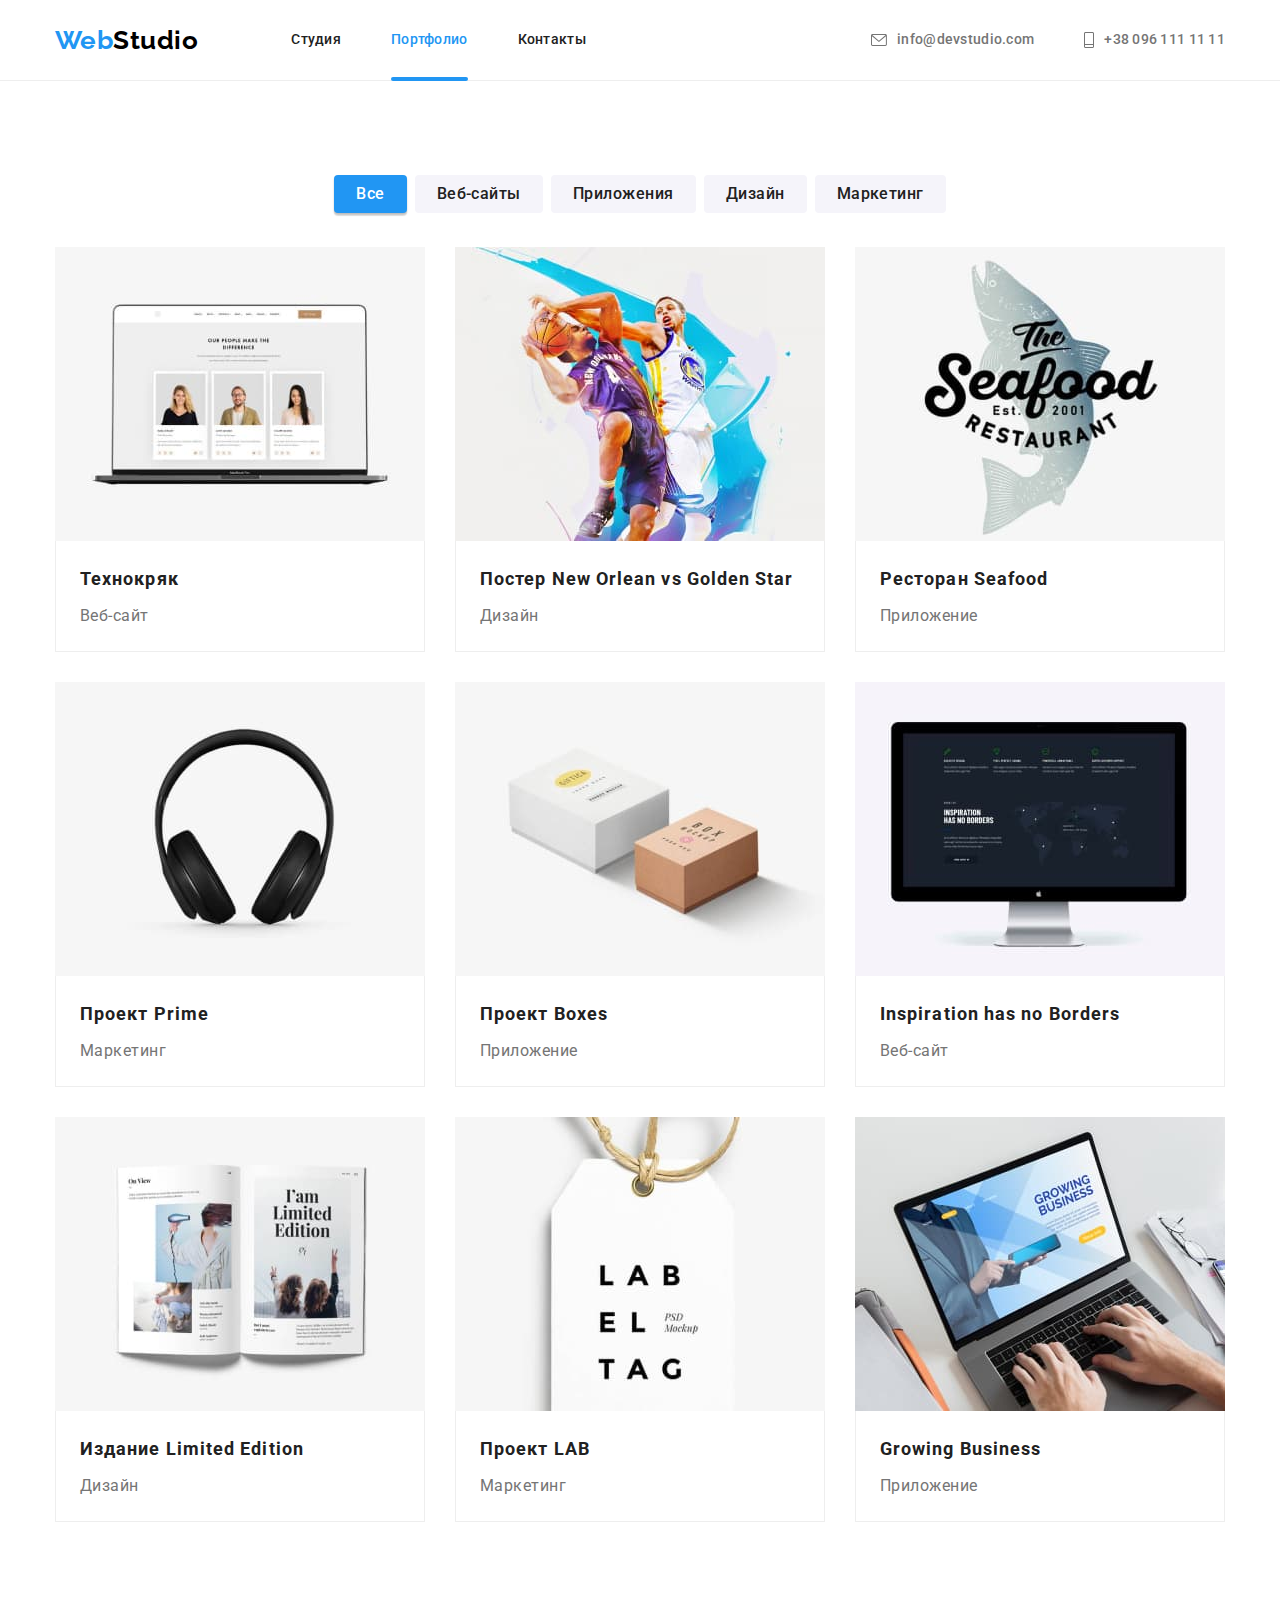
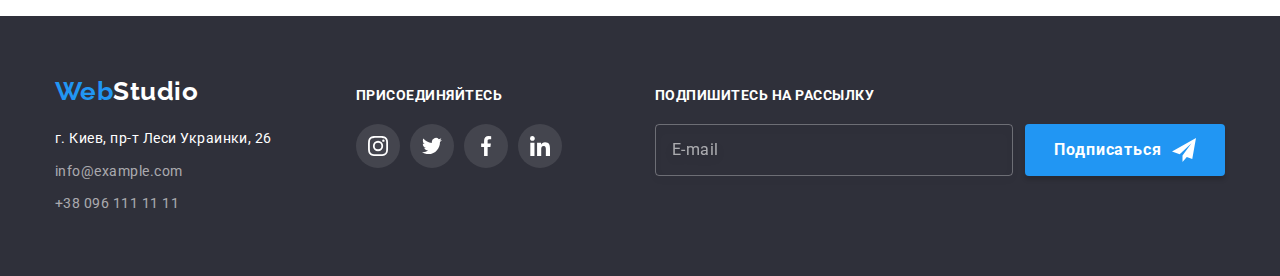
==== portfolio.html @ da9f1fb9 "Добавлены файлы" ====
<!DOCTYPE html>
<html lang="ru">
  <head>
    <meta charset="UTF-8" />
    <meta name="viewport" content="width=device-width, initial-scale=1.0" />
    <title lang="en">Web Studio (Version 2.0)</title>
    <link rel="preconnect" href="https://fonts.gstatic.com" />
    <link
      href="https://fonts.googleapis.com/css2?family=Raleway:wght@700&family=Roboto:wght@400;500;700;900&display=swap"
      rel="stylesheet"
    />
    <link
      rel="stylesheet"
      href="https://cdnjs.cloudflare.com/ajax/libs/modern-normalize/1.0.0/modern-normalize.min.css"
    />
    <link rel="stylesheet" href="css/style.css" />
  </head>

  <body>
    <!-- ========== HEADER ========== -->

    <header class="header">
      <div class="container">
        <nav class="navigation">
          <a class="logo" href="index.html"
            ><span class="logo-segment">Web</span>Studio</a
          >
          <ul class="navigation-list">
            <li class="navigation-list-item">
              <a class="navigation-link" href="index.html">Студия</a>
            </li>
            <li class="navigation-list-item">
              <a class="navigation-link current" href="portfolio.html"
                >Портфолио</a
              >
            </li>
            <li class="navigation-list-item">
              <a class="navigation-link" href="">Контакты</a>
            </li>
          </ul>
        </nav>
        <address class="header-address">
          <a class="header-address-link" href="mailto:info@devstudio.com">
            <svg class="address-icon" width="16" height="12">
              <use href="./icons/webstudio-sprite.svg#envelope"></use>
            </svg>
            info@devstudio.com</a
          >
          <a class="header-address-link" href="tel:+380961111111">
            <svg class="address-icon" width="10" height="16">
              <use href="./icons/webstudio-sprite.svg#phone"></use>
            </svg>
            +38 096 111 11 11
          </a>
        </address>
      </div>
    </header>

    <main>
      <!-- ========== PORTFOLIO ========== -->

      <section class="portfolio">
        <h1 class="visually-hidden">Портфолио</h1>

        <!-- ========== NAVIGATION ========== -->

        <div class="container">
          <ul class="portfolio-filter-list">
            <li class="portfolio-filter-item">
              <button class="portfolio-filter-button current" type="button">
                Все
              </button>
            </li>
            <li class="portfolio-filter-item">
              <button class="portfolio-filter-button" type="button">
                Веб-сайты
              </button>
            </li>
            <li class="portfolio-filter-item">
              <button class="portfolio-filter-button" type="button">
                Приложения
              </button>
            </li>
            <li class="portfolio-filter-item">
              <button class="portfolio-filter-button" type="button">Дизайн</button>
            </li>
            <li class="portfolio-filter-item">
              <button class="portfolio-filter-button" type="button">
                Маркетинг
              </button>
            </li>
          </ul>

          <!-- ========== PORTFOLIO CARDS ========== -->

          <ul class="portfolio-cards">
            <li class="portfolio-card-item">
              <a class="portfolio-card-link" href="#">
                <div class="portfolio-card-thumb">
                  <img
                    class="portfolio-card-img"
                    src="images/portfolio/img.jpg"
                    alt=""
                    width="370"
                    height="294"
                  />
                  <div class="thumb-overlay">
                    <p class="card-descr">
                      Технокряк это современная площадка распространения
                      коронавируса. Компании используют эту платформу для
                      цифрового шпионажа и атак на защищённые сервера
                      конкурентов.
                    </p>
                  </div>
                </div>
                <div class="card-title-container">
                  <h2 class="portfolio-card-title">Технокряк</h2>
                  <p class="portfolio-card-text">Веб-сайт</p>
                </div>
              </a>
            </li>
            <li class="portfolio-card-item">
              <a class="portfolio-card-link" href="#">
                <div class="portfolio-card-thumb">
                  <img
                    class="portfolio-card-img"
                    src="images/portfolio/img-1.jpg"
                    alt=""
                    width="370"
                    height="294"
                  />
                  <div class="thumb-overlay"">
                    <p class="card-descr">
                      Технокряк это современная площадка распространения
                      коронавируса. Компании используют эту платформу для
                      цифрового шпионажа и атак на защищённые сервера конкурентов.
                    </p>
                  </div>
                </div>
                <div class="card-title-container">
                  <h2 class="portfolio-card-title" lang="en">
                    Постер <span lang="en">New Orlean vs Golden Star</span>
                  </h2>
                  <p class="portfolio-card-text">Дизайн</p>
                </div>
              </a>
            </li>
            <li class="portfolio-card-item">
              <a class="portfolio-card-link" href="#">
                <div class="portfolio-card-thumb">
                  <img
                    class="portfolio-card-img"
                    src="images/portfolio/img-2.jpg"
                    alt=""
                    width="370"
                    height="294"
                  />
                  <div class="thumb-overlay">
                    <p class="card-descr">
                      Технокряк это современная площадка распространения
                      коронавируса. Компании используют эту платформу для
                      цифрового шпионажа и атак на защищённые сервера конкурентов.
                    </p>
                  </div>
                </div>
                <div class="card-title-container">
                  <h2 class="portfolio-card-title">
                    Ресторан <span lang="en">Seafood</span>
                  </h2>
                  <p class="portfolio-card-text">Приложение</p>
                </div>
              </a>
            </li>
            <li class="portfolio-card-item">
              <a class="portfolio-card-link" href="#">
                <div class="portfolio-card-thumb">
                  <img
                    class="portfolio-card-img"
                    src="images/portfolio/img-3.jpg"
                    alt=""
                    width="370"
                    height="294"
                  />
                  <div class="thumb-overlay">
                    <p class="card-descr">
                      Технокряк это современная площадка распространения
                      коронавируса. Компании используют эту платформу для
                      цифрового шпионажа и атак на защищённые сервера конкурентов.
                    </p>
                  </div>
                </div>
                <div class="card-title-container">
                  <h2 class="portfolio-card-title">
                    Проект <span lang="en">Prime</span>
                  </h2>
                  <p class="portfolio-card-text">Маркетинг</p>
                </div>
              </a>
            </li>
            <li class="portfolio-card-item">
              <a class="portfolio-card-link" href="#">
                <div class="portfolio-card-thumb">
                  <img
                    class="portfolio-card-img"
                    src="images/portfolio/img-4.jpg"
                    alt=""
                    width="370"
                    height="294"
                  />
                  <div class="thumb-overlay">
                    <p class="card-descr">
                      Технокряк это современная площадка распространения
                      коронавируса. Компании используют эту платформу для
                      цифрового шпионажа и атак на защищённые сервера конкурентов.
                    </p>
                  </div>
                </div>
                <div class="card-title-container">
                  <h2 class="portfolio-card-title">
                    Проект <span lang="en">Boxes</span>
                  </h2>
                  <p class="portfolio-card-text">Приложение</p>
                </div>
              </a>
            </li>
            <li class="portfolio-card-item">
              <a class="portfolio-card-link" href="#">
                <div class="portfolio-card-thumb">
                  <img
                    class="portfolio-card-img"
                    src="images/portfolio/img-5.jpg"
                    alt=""
                    width="370"
                    height="294"
                  />
                  <div class="thumb-overlay">
                    <p class="card-descr">
                      Технокряк это современная площадка распространения
                      коронавируса. Компании используют эту платформу для
                      цифрового шпионажа и атак на защищённые сервера конкурентов.
                    </p>
                  </div>
                </div>
                <div class="card-title-container">
                  <h2 class="portfolio-card-title" lang="en">
                    Inspiration has no Borders
                  </h2>
                  <p class="portfolio-card-text">Веб-сайт</p>
                </div>
              </a>
            </li>
            <li class="portfolio-card-item">
              <a class="portfolio-card-link" href="#">
                <div class="portfolio-card-thumb">
                  <img
                    class="portfolio-card-img"
                    src="images/portfolio/img-6.jpg"
                    alt=""
                    width="370"
                    height="294"
                  />
                  <div class="thumb-overlay">
                    <p class="card-descr">
                      Технокряк это современная площадка распространения
                      коронавируса. Компании используют эту платформу для
                      цифрового шпионажа и атак на защищённые сервера конкурентов.
                    </p>
                  </div>
                </div>
                <div class="card-title-container">
                  <h2 class="portfolio-card-title">
                    Издание <span lang="en">Limited Edition</span>
                  </h2>
                  <p class="portfolio-card-text">Дизайн</p>
                </div>
              </a>
            </li>
            <li class="portfolio-card-item">
              <a class="portfolio-card-link" href="#">
                <div class="portfolio-card-thumb">
                  <img
                    class="portfolio-card-img"
                    src="images/portfolio/img-7.jpg"
                    alt=""
                    width="370"
                    height="294"
                  />
                  <div class="thumb-overlay">
                    <p class="card-descr">
                      Технокряк это современная площадка распространения
                      коронавируса. Компании используют эту платформу для
                      цифрового шпионажа и атак на защищённые сервера конкурентов.
                    </p>
                  </div>
                </div>
                <div class="card-title-container">
                  <h2 class="portfolio-card-title">
                    Проект <span lang="en">LAB</span>
                  </h2>
                  <p class="portfolio-card-text">Маркетинг</p>
                </div>
              </a>
            </li>
            <li class="portfolio-card-item">
              <a class="portfolio-card-link" href="#">
                <div class="portfolio-card-thumb">
                  <img
                    class="portfolio-card-img"
                    src="images/portfolio/img-8.jpg"
                    alt=""
                    width="370"
                    height="294"
                  />
                  <div class="thumb-overlay">
                    <p class="card-descr">
                      Технокряк это современная площадка распространения
                      коронавируса. Компании используют эту платформу для
                      цифрового шпионажа и атак на защищённые сервера конкурентов.
                    </p>
                  </div>
                </div>
                <div class="card-title-container">
                  <h2 class="portfolio-card-title" lang="en">
                    Growing Business
                  </h2>
                  <p class="portfolio-card-text">Приложение</p>
                </div>
              </a>
            </li>
          </ul>
        </div>
      </section>
    </main>

    <!-- ========== FOOTER ========== -->

    <footer class="footer">
      <div class="container">
        <div class="footer-address-wrapper">
          <a class="logo" href="index.html"
            ><span class="logo-segment">Web</span>Studio</a
          >
          <address class="footer-address">
            <ul class="footer-address-list">
              <li class="footer-address-item">
                <a
                  class="footer-address-map"
                  href="https://goo.gl/maps/e7vMdmrx5FtBi2NV8"
                >
                  г. Киев, пр-т Леси Украинки, 26
                </a>
              </li>
              <li class="footer-address-item">
                <a class="footer-address-link" href="mailto:info@example.com"
                  >info@example.com</a
                >
              </li>
              <li class="footer-address-item">
                <a class="footer-address-link" href="tel:+380961111111"
                  >+38 096 111 11 11</a
                >
              </li>
            </ul>
          </address>
        </div>
        <div class="footer-social-container">
          <b class="follow-us">присоединяйтесь</b>
          <ul class="footer-social-list">
            <li class="footer-social-item">
              <a href="#" class="footer-social-link link">
                <svg class="footer-social-icon" width="20" height="20">
                  <use href="./icons/webstudio-sprite.svg#instagram"></use>
                </svg>
              </a>
            </li>
            <li class="footer-social-item">
              <a href="#" class="footer-social-link link">
                <svg class="footer-social-icon" width="20" height="20">
                  <use href="./icons/webstudio-sprite.svg#twitter"></use>
                </svg>
              </a>
            </li>
            <li class="footer-social-item">
              <a href="#" class="footer-social-link link">
                <svg class="footer-social-icon" width="20" height="20">
                  <use href="./icons/webstudio-sprite.svg#facebook"></use>
                </svg>
              </a>
            </li>
            <li class="footer-social-item">
              <a href="#" class="footer-social-link link">
                <svg class="footer-social-icon" width="20" height="20">
                  <use href="./icons/webstudio-sprite.svg#linkedin"></use>
                </svg>
              </a>
            </li>
          </ul>
        </div>
        <form class="subscr-form">
          <b class="subscr-title">Подпишитесь на рассылку</b>
          <div class="subscr-field">
            <label for="mail"></label>
            <input type="email" name="mail" id="mail" placeholder="E-mail" />
            <button class="subscr-button" type="submit">
              Подписаться
              <svg class="send-icon" width="24" height="24">
                <use href="./icons/webstudio-sprite.svg#send"></use>
              </svg>
            </button>
          </div>
        </form>
      </div>
    </footer>
  </body>
</html>
---- css/style.css ----
/* * {
  outline: 1px solid red;
} */
:root {
  --title-text-color: #212121;
  --primary-text-color: #757575;
  --white-text-color: #ffffff;
  --accent-color: #2196f3;
  --hero-background-color: #2f303a;
  --footer-background-color: #2f303a;
  --primary-background-color: #ffffff;
  --secondary-background-color: #f5f4fa;
  --border-color: #eeeeee;
  --icon-color: #afb1b8;

  --card-set-gap: 30px;
  --timing-function: cubic-bezier(0.4, 0, 0.2, 1);
}
/* ========== UTILITIES========== */
.visually-hidden {
  position: absolute;
  width: 1px;
  height: 1px;
  margin: -1px;
  border: 0;
  padding: 0;
  white-space: nowrap;
  clip-path: inset(100%);
  clip: rect(0 0 0 0);
  overflow: hidden;
}
.container {
  width: 1200px;
  margin: 0 auto;
  padding: 0 15px;
}
.section {
  padding-top: 94px;
  padding-bottom: 94px;
}
/* ========== END UTILITIES ========== */

/* ========== BODY ========== */
body {
  /* padding-top: 80px; */

  font-family: 'Roboto', sans-serif;
  font-weight: 400;
  letter-spacing: 0.03em;
  background-color: var(--primary-background-color);
}
a {
  text-decoration: none;
}
ul {
  padding: 0;
  margin: 0;

  list-style: none;
}
h1,
h2,
h3,
h4,
h5,
h6,
p {
  margin: 0;
}
img {
  display: block;
  min-width: 100%;
  height: auto;
}
textarea {
  resize: none;
}
/* ========== END BODY ========== */

/* ========== HEADER ========== */
.header {
  background-color: var(--primary-background-color);
  border-bottom: 1px solid var(--border-color);
}
.header .container {
  display: flex;
  align-items: center;
}
.navigation {
  display: flex;
  align-items: center;
}
.logo {
  font-family: 'Raleway', sans-serif;
  font-weight: 700;
  font-size: 26px;
  line-height: 1.19;
}
.header .logo {
  margin-right: 93px;
  color: #000;
}
.logo-segment {
  color: var(--accent-color);
}
.navigation-list {
  display: flex;
}
.navigation-list-item + .navigation-list-item,
.header-address-link + .header-address-link {
  margin-left: 50px;
}
.navigation-link,
.header-address-link {
  display: inline-block;
  padding-top: 32px;
  padding-bottom: 32px;

  transition: color 250ms var(--timing-function);
}
.navigation-link.current {
  position: relative;

  color: var(--accent-color);
}
.navigation-link.current::after {
  content: '';
  position: absolute;
  left: 0;
  bottom: -1px;

  width: 100%;
  height: 4px;
  border-radius: 4px;

  background-color: var(--accent-color);
}

.navigation-link,
.header-address {
  margin-left: auto;

  font-weight: 500;
  font-size: 14px;
  line-height: 1.14;
  letter-spacing: 0.02em;
  color: var(--title-text-color);
}
.header-address {
  display: flex;
}
.address-icon {
  margin-right: 10px;
  fill: currentColor;
}
.header-address-link {
  display: flex;
  align-items: center;
  font-style: normal;
  color: var(--primary-text-color);
}
.navigation-link:hover,
.navigation-link:focus,
.header-address-link:hover,
.header-address-link:focus {
  color: var(--accent-color);
}
/* ========== END HEADER ========== */

/* ========== HERO ========== */
.hero {
  max-width: 1600px;
  min-height: 600px;
  margin: 0 auto;
  padding-top: 200px;
  padding-bottom: 200px;

  text-align: center;
  background-color: var(--hero-background-color);

  background-image: linear-gradient(
      rgba(47, 48, 58, 0.4),
      rgba(47, 48, 58, 0.4)
    ),
    url(../images/hero-bg.jpg);
  background-position: center;
  background-repeat: no-repeat;
}
.hero-title {
  width: 696px;
  margin-top: 0;
  margin-right: auto;
  margin-bottom: 30px;
  margin-left: auto;

  font-weight: 900;
  font-size: 44px;
  line-height: 1.36;
  letter-spacing: 0.06em;
  text-transform: uppercase;
  color: var(--white-text-color);
}
.hero-button,
.submit-button,
.subscr-button {
  display: block;
  min-width: 200px;
  min-height: 50px;
  padding: 10px 0;

  margin-left: auto;
  margin-right: auto;
  border: none;
  border-radius: 4px;

  font-weight: 700;
  font-size: 16px;
  line-height: 1.87;
  letter-spacing: 0.06em;
  background-color: var(--accent-color);
  color: var(--white-text-color);
  cursor: pointer;

  box-shadow: 0px 4px 4px rgba(0, 0, 0, 0.15);
  transition: color 250ms var(--timing-function);
}
/* ========== END HERO ========== */

/* ========== FEATURES ========== */
.features {
  padding-bottom: 0;
}
.features-list {
  display: flex;
}
.features-list-item {
  width: 270px;
}
.features-list-item + .features-list-item {
  margin-left: 30px;
}
.features-icon-container {
  display: flex;
  justify-content: center;
  align-items: center;
  width: 270px;
  height: 120px;
  margin-bottom: 30px;

  background-color: var(--secondary-background-color);
}
.features-list-title {
  margin-top: 0;
  margin-bottom: 10px;
  color: var(--title-text-color);
}
.features-list-title,
.services-descr,
.follow-us,
.subscr-title {
  font-weight: 700;
  font-size: 14px;
  line-height: 1.14;
  text-transform: uppercase;
}
.features-list-text {
  margin: 0;

  font-size: 14px;
  line-height: 1.71;
  color: var(--primary-text-color);
}
/* ========== END FEATURES ========== */

/* ========== SERVICES ========== */
.services-title,
.team-title,
.clients-title {
  margin-top: 0;
  margin-bottom: 50px;

  font-weight: 700;
  font-size: 36px;
  line-height: 1.16;
  text-align: center;
  color: var(--title-text-color);
}
.services-list {
  display: flex;
  justify-content: space-between;
}
.services-list-item {
  position: relative;
}
.services-label {
  position: absolute;
  bottom: 0;

  width: 100%;
  height: 70px;

  background-color: rgba(47, 48, 58, 0.8);
}
.label-text {
  padding-top: 27px;
  padding-bottom: 27px;

  text-align: center;
  color: var(--white-text-color);
}
/* ========== END SERVICES ========== */

/* ========== TEAM ========== */
.team {
  background-color: var(--secondary-background-color);
}
.team-list {
  display: flex;
  justify-content: space-between;
}
.team-list-item {
  border-bottom-left-radius: 4px;
  border-bottom-right-radius: 4px;
  box-shadow: 0px 1px 3px rgba(0, 0, 0, 0.12), 0px 1px 1px rgba(0, 0, 0, 0.14),
    0px 2px 1px rgba(0, 0, 0, 0.2);
  background-color: var(--primary-background-color);
}
.team-card-content {
  padding-top: 30px;
  padding-right: 32px;
  padding-bottom: 30px;
  padding-left: 32px;
}
.team-name-title,
.team-profession {
  font-weight: 500;
  font-size: 16px;
  line-height: 1.18;
  text-align: center;
  color: var(--title-text-color);
}
.team-name-title {
  margin-bottom: 10px;
}
.team-profession {
  margin-top: 0;
  margin-bottom: 16px;
  font-weight: 400;
  color: var(--primary-text-color);
}
.team-social-networks {
  display: flex;
  justify-content: space-between;
}
.team-social-link {
  display: inline-flex;
  justify-content: center;
  align-items: center;
  width: 44px;
  height: 44px;
  border-radius: 50%;

  color: var(--icon-color);
  transition: color 250ms var(--timing-function),
    background-color 250ms var(--timing-function);
}
.team-social-link:hover,
.team-social-link:focus {
  background-color: var(--accent-color);
  color: var(--white-text-color);
}
.team-icon {
  fill: currentColor;
}
/* ========== END TEAM ========== */

/* ========== CLIENTS ========== */
.clients-list {
  display: flex;
  justify-content: space-between;
}
.clients-link {
  display: flex;
  justify-content: center;
  align-items: center;
  width: 170px;
  height: 90px;
  border: 1px solid var(--icon-color);
  border-radius: 4px;

  color: var(--icon-color);

  transition: color 250ms var(--timing-function),
    border-color 250ms var(--timing-function);
}
.clients-link:hover,
.clients-link:focus {
  color: var(--accent-color);
  border-color: var(--accent-color);
}
.clients-icon {
  fill: currentColor;
}
/* ========== END CLIENTS ========== */

/* ********** PORTFOLIO ********** */

.portfolio .container {
  padding-top: 94px;
  padding-bottom: 94px;
}
.portfolio-filter-list {
  display: flex;
  justify-content: center;
  margin-bottom: 34px;
}
.portfolio-filter-item {
  border: none;
}
.portfolio-filter-item + .portfolio-filter-item {
  margin-left: 8px;
}
.portfolio-filter-button {
  padding-top: 6px;
  padding-right: 22px;
  padding-bottom: 6px;
  padding-left: 22px;
  border: none;
  border-radius: 4px;

  font-family: 'Roboto', sans-serif;
  font-style: normal;
  font-weight: 500;
  font-size: 16px;
  line-height: 1.62;
  text-align: center;
  letter-spacing: 0.03em;
  color: var(--title-text-color);
  background-color: var(--secondary-background-color);

  transition: color 250ms var(--timing-function),
    background-color 250ms var(--timing-function),
    box-shadow 250ms var(--timing-function);
}
.portfolio-filter-button.current,
.portfolio-filter-button:hover,
.portfolio-filter-button:focus {
  background-color: var(--accent-color);
  color: var(--white-text-color);

  box-shadow: 0px 3px 1px rgba(0, 0, 0, 0.1), 0px 1px 2px rgba(0, 0, 0, 0.08),
    0px 2px 2px rgba(0, 0, 0, 0.12);
  cursor: pointer;
}
.portfolio-cards {
  display: flex;
  flex-wrap: wrap;
  margin-top: calc(-1 * var(--card-set-gap));
  margin-left: calc(-1 * var(--card-set-gap));
}
.portfolio-card-item {
  flex-basis: calc(100% / 3 - var(--card-set-gap));
  margin-top: var(--card-set-gap);
  margin-left: var(--card-set-gap);
}
/* ----- ALT SET ----- */

/* .portfolio-cards {
  display: flex;
  flex-wrap: wrap;
}
.portfolio-card-item {
  flex-basis: calc((100% - 2 * 30px) / 3);
  margin-right: 30px;
}
.portfolio-card-item:nth-child(3n) {
  margin-right: 0;
}
.portfolio-card-item:not(:nth-last-child(-n + 3)) {
  margin-bottom: 30px;
} */

/* ----- END ALT SET ----- */
.portfolio-card-link {
  display: block;

  transition: color 250ms var(--timing-function),
    box-shadow 250ms var(--timing-function);
}
.portfolio-card-link:hover,
.portfolio-card-link:focus {
  box-shadow: 0px 1px 1px rgba(0, 0, 0, 0.12), 0px 4px 4px rgba(0, 0, 0, 0.06),
    1px 4px 6px rgba(0, 0, 0, 0.16);
}
.portfolio-card-link:hover .thumb-overlay,
.portfolio-card-link:focus .thumb-overlay {
  transform: translateY(0);
}
.portfolio-card-thumb {
  position: relative;
  overflow: hidden;
}
.thumb-overlay {
  position: absolute;
  left: 0;
  top: 0;

  display: flex;
  justify-content: center;
  align-items: center;
  width: 100%;
  height: 100%;
  background-color: rgba(33, 150, 243, 0.9);

  transition: color 250ms var(--timing-function),
    transform 250ms var(--timing-function);
  transform: translateY(100%);
}
.card-descr {
  width: 322px;
  font-weight: 400;
  font-size: 18px;
  line-height: 1.56;
  letter-spacing: 0.03em;

  color: var(--white-text-color);
}
.card-title-container {
  padding-top: 20px;
  padding-right: 24px;
  padding-bottom: 20px;
  padding-left: 24px;
  border-left: 1px solid var(--border-color);
  border-right: 1px solid var(--border-color);
  border-bottom: 1px solid var(--border-color);
}
.portfolio-card-title {
  margin-bottom: 4px;

  font-weight: 700;
  font-size: 18px;
  line-height: 2;
  letter-spacing: 0.06em;
  color: var(--title-text-color);
}
.portfolio-card-text {
  font-size: 16px;
  line-height: 1.87;
  color: var(--primary-text-color);
}
/* ********** END PORTFOLIO ********** */

/* ========== FOOTER ========== */
.footer {
  background-color: var(--footer-background-color);
  padding-top: 60px;
  padding-bottom: 60px;
}
.footer > .container {
  display: flex;
  align-items: baseline;
}
.footer-address-wrapper {
  width: 231px;
  margin-right: 70px;
}
.footer .logo {
  display: inline-block;
  margin-bottom: 20px;

  color: #fff;
}

.footer-address-item:not(:last-child) {
  margin-bottom: 9px;
}
.footer-address-map,
.footer-address-link {
  display: inline-block;
  font-style: normal;
  font-size: 14px;
  line-height: 1.71;
  color: var(--primary-background-color);
}
.footer-address-map {
  margin: 0;
}
.footer-address-link {
  color: rgba(255, 255, 255, 0.6);

  transition: color 250ms var(--timing-function);
}
.footer-address-link:hover,
.footer-address-link:focus {
  color: #fff;
}
.follow-us,
.subscr-title {
  display: inline-block;
  margin-bottom: 20px;

  color: var(--white-text-color);
  font-style: normal;
}
.footer-social-container {
  margin-right: 93px;
}
.footer-social-list {
  display: flex;
}
.footer-social-item:not(:last-child) {
  margin-right: 10px;
}
.footer-social-link {
  display: flex;
  justify-content: center;
  align-items: center;
  width: 44px;
  height: 44px;
  border-radius: 50%;

  background-color: rgba(255, 255, 255, 0.1);
  transition: background-color 250ms var(--timing-function);
}
.footer-social-link:hover,
.footer-social-link:focus {
  background-color: var(--accent-color);
}
.footer-social-icon {
  fill: var(--white-text-color);
}

.subscr-field {
  display: flex;
}
.subscr-field input {
  width: 358px;
  padding: 15px 16px;
  margin-right: 12px;
  border: 1px solid rgba(255, 255, 255, 0.3);
  border-radius: 4px;
  filter: drop-shadow(0px 4px 4px rgba(0, 0, 0, 0.15));

  font-size: 16px;
  line-height: 1.25;
  letter-spacing: 0.03em;
  background-color: transparent;
  color: rgba(255, 255, 255, 0.6);
}
.subscr-field input::placeholder {
  font-size: 16px;
  line-height: 1.25;
  letter-spacing: 0.03em;
  color: rgba(255, 255, 255, 0.6);
}
.subscr-button {
  margin: 0;
  display: flex;
  justify-content: center;
  align-items: center;
}
.send-icon {
  margin-left: 10px;
}
/* ========== END FOOTER ========== */

/* ========== MODAL WINDOW ========== */
.backdrop {
  perspective: 500px;
  position: fixed;
  top: 0;
  left: 0;
  display: flex;
  /* justify-content: center;
  align-items: center; */
  width: 100%;
  height: 100%;

  background-color: rgba(0, 0, 0, 0.2);

  opacity: 1;
  transition: opacity 250ms var(--timing-function);
}
.backdrop.is-hidden {
  opacity: 0;
  pointer-events: none;
}
.modal-window {
  position: relative;

  width: 528px;
  min-height: 581px;
  margin: auto;
  padding: 40px;
  border-radius: 4px;

  background-color: var(--primary-background-color);

  box-shadow: 0px 1px 3px rgba(0, 0, 0, 0.12), 0px 1px 1px rgba(0, 0, 0, 0.14),
    0px 2px 1px rgba(0, 0, 0, 0.2);

  transition: transform 250ms var(--timing-function);
}
.backdrop.is-hidden .modal-window {
  transform: scale(0) rotateX(-180deg);
}
.modal-close-btn {
  position: absolute;
  top: 8px;
  right: 8px;

  display: flex;
  justify-content: center;
  align-items: center;
  width: 30px;
  height: 30px;
  padding: 0;
  border: 1px solid rgba(0, 0, 0, 0.1);
  border-radius: 50%;
  cursor: pointer;

  background-color: var(--primary-background-color);
  fill: currentColor;

  transition: color 250ms var(--timing-function);
}
.modal-close-btn:hover,
.modal-close-btn:focus {
  color: var(--accent-color);
}

.modal-action {
  display: block;
  margin-bottom: 12px;

  font-size: 20px;
  line-height: 1.15;
  letter-spacing: 0.03em;

  color: var(--title-text-color);
}
.form-field {
  position: relative;
  display: flex;
  flex-direction: column;
  margin-bottom: 10px;
}
.form-field.textarea {
  margin-bottom: 20px;
}
.form-field label {
  margin-bottom: 4px;

  font-size: 12px;
  line-height: 1.16;

  letter-spacing: 0.01em;

  color: var(--primary-text-color);
}
.form-input,
.form-textarea {
  padding-top: 11px;
  padding-bottom: 11px;
  padding-left: 42px;
  outline: none;
  border: 1px solid rgba(33, 33, 33, 0.2);
  border-radius: 4px;

  font-size: 14px;
  line-height: 1.14;
  letter-spacing: 0.01em;

  color: var(--primary-text-color);

  transition: border-color 250ms var(--timing-function);
}
.form-input:focus,
.form-textarea:focus {
  border-color: var(--accent-color);
}
.form-input:hover + .input-icon,
.form-input:focus + .input-icon {
  color: var(--accent-color);
}
.form-field .form-textarea {
  min-height: 120px;
  padding-top: 12px;
  padding-right: 16px;
  padding-bottom: 12px;
  padding-left: 16px;
}
.form-field textarea::placeholder {
  font-size: 12px;
  line-height: 1.16;
  letter-spacing: 0.01em;

  color: rgba(117, 117, 117, 0.5);
}

.input-icon {
  position: absolute;
  left: 12px;
  bottom: 11px;
  fill: currentColor;

  transition: color 250ms var(--timing-function);
}
.form-checkbox {
  display: flex;
  justify-content: center;
  align-items: center;
  margin-bottom: 30px;
}
.form-checkbox label {
  display: flex;
  align-items: center;
}
.check-icon {
  color: var(--white-text-color);
  margin-right: 8px;
  border: 2px solid var(--title-text-color);
  border-radius: 2px;
  fill: currentColor;

  transition: background-color 250ms var(--timing-function),
    border-color 250ms var(--timing-function);
}
.form-checkbox input {
  position: absolute;
  margin-right: 8px;
}
.form-checkbox input:checked + .check-icon {
  border: none;
  background-color: var(--accent-color);
}
.form-checkbox label {
  font-size: 14px;
  line-height: 1.71;
  letter-spacing: 0.03em;

  color: var(--primary-text-color);
}
.agreement-link {
  text-decoration: underline;
  text-decoration-skip-ink: none;
  color: var(--accent-color);
}
/* ========== END MODAL WINDOW ========== */
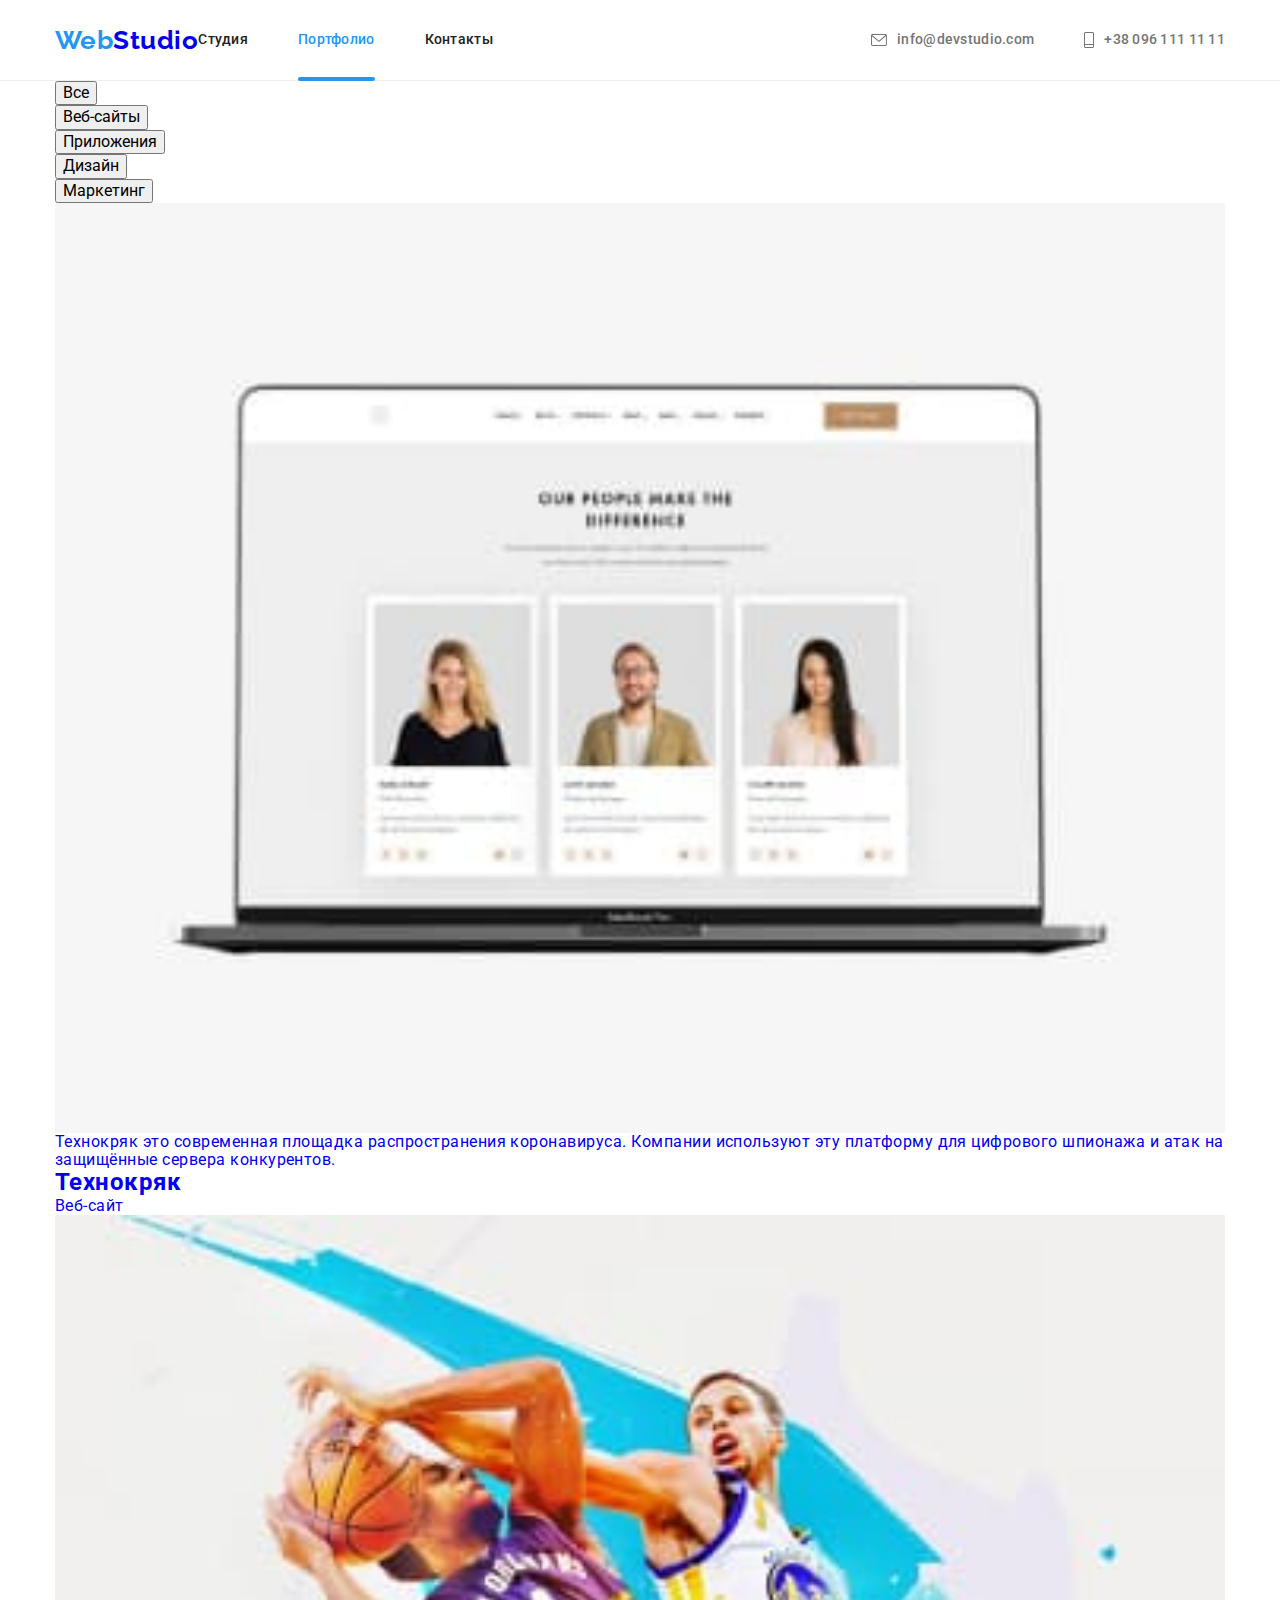
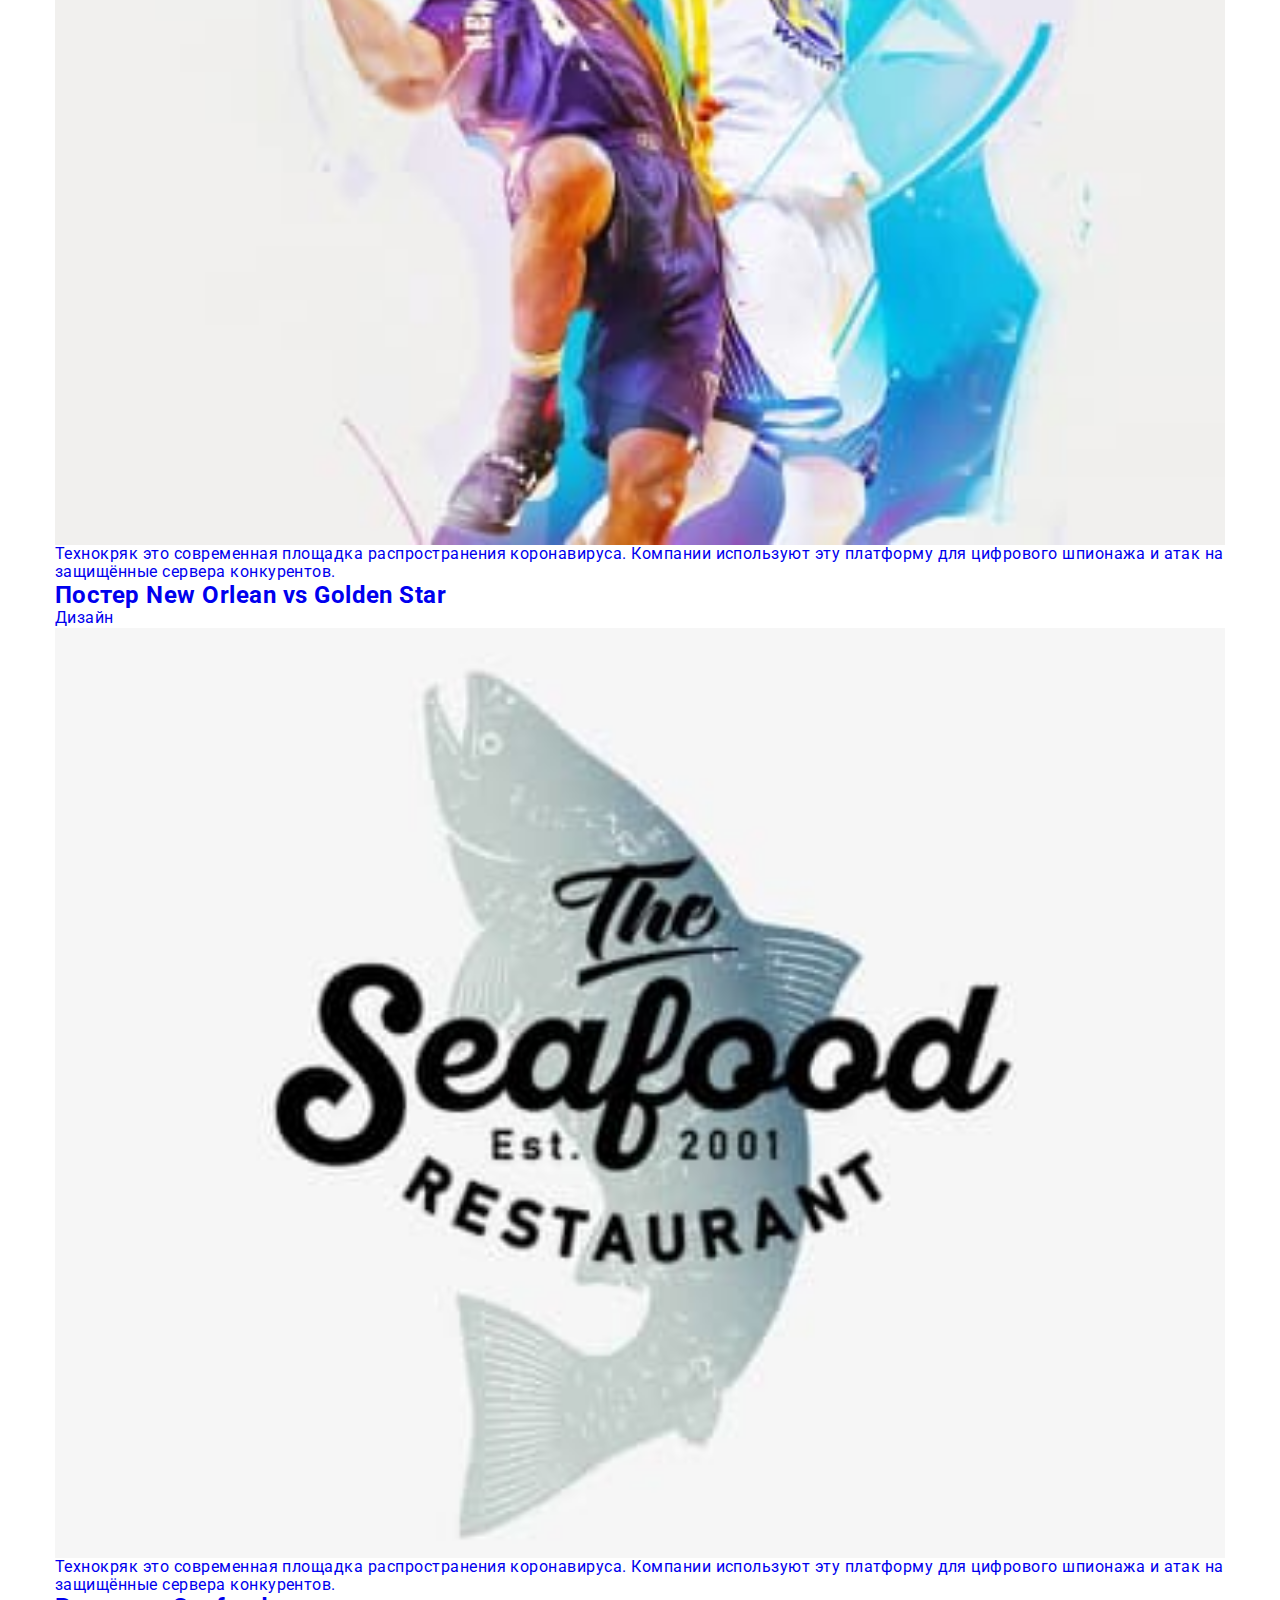
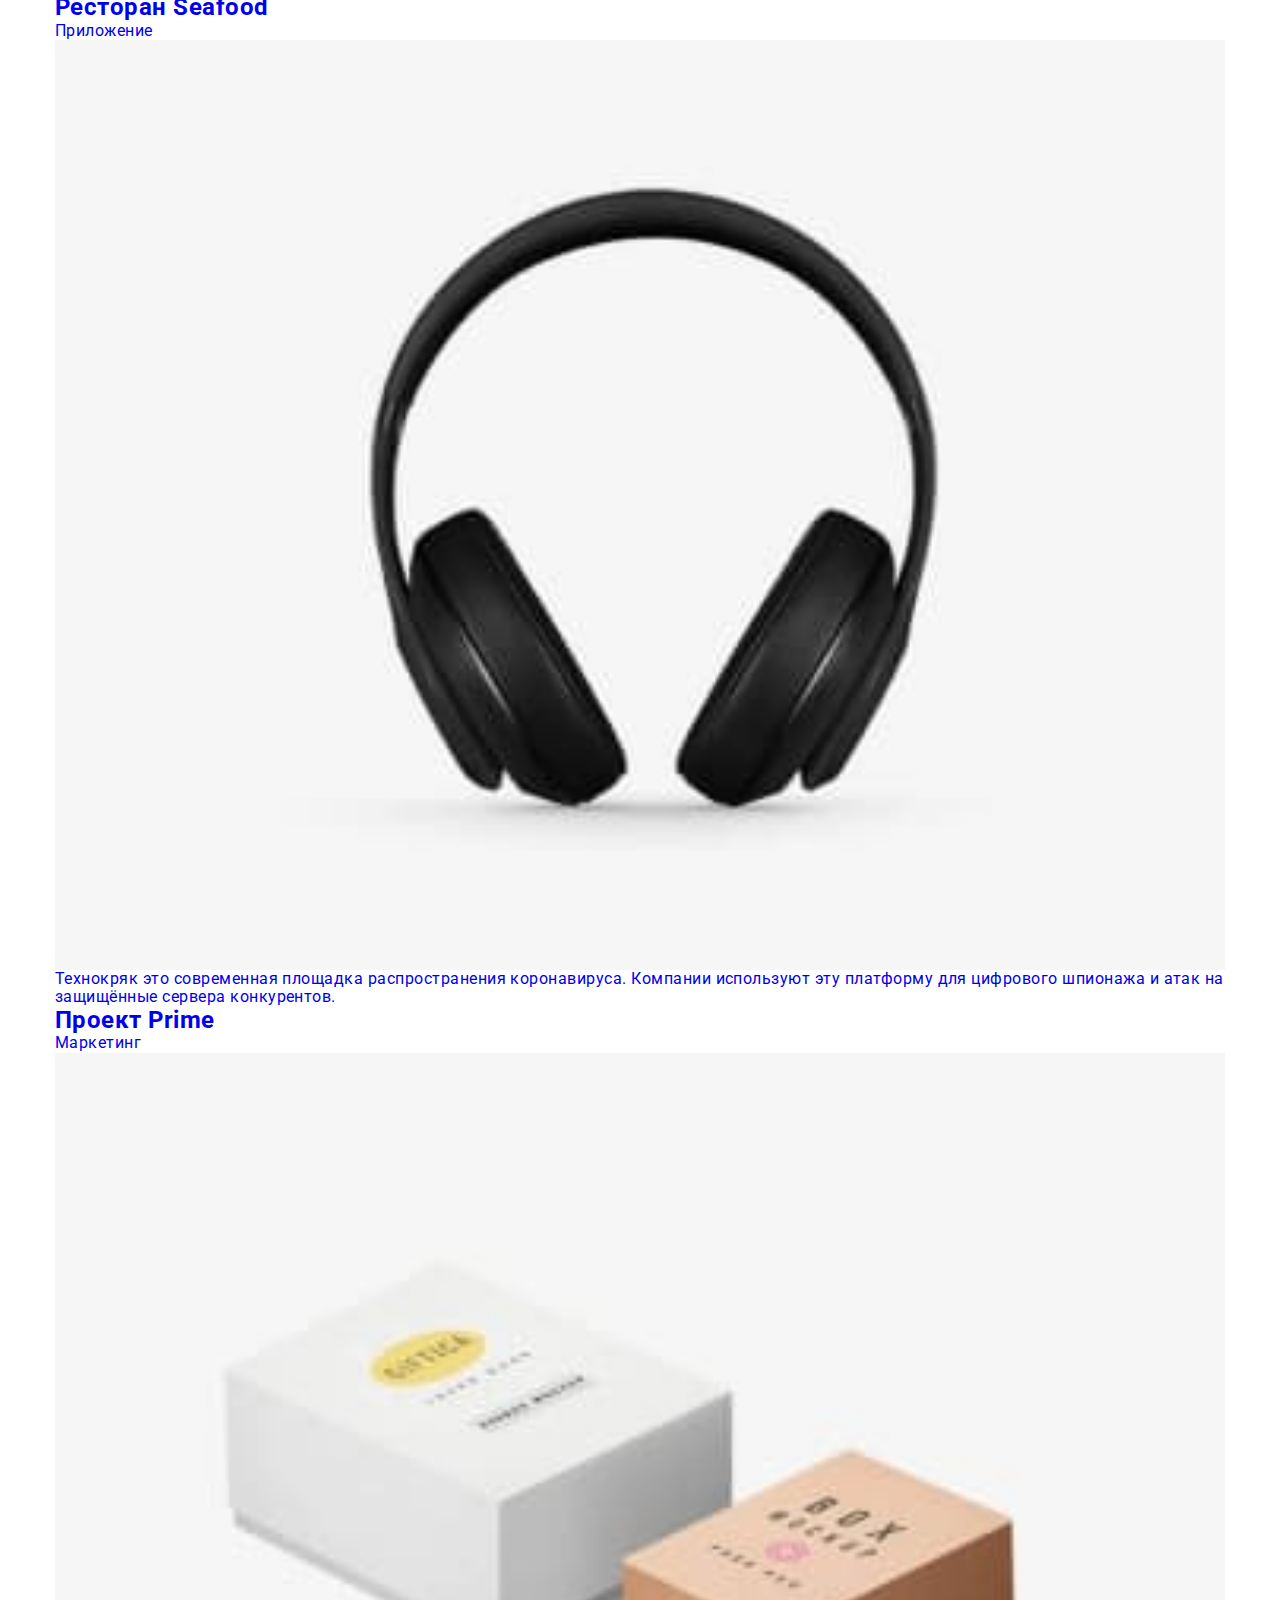
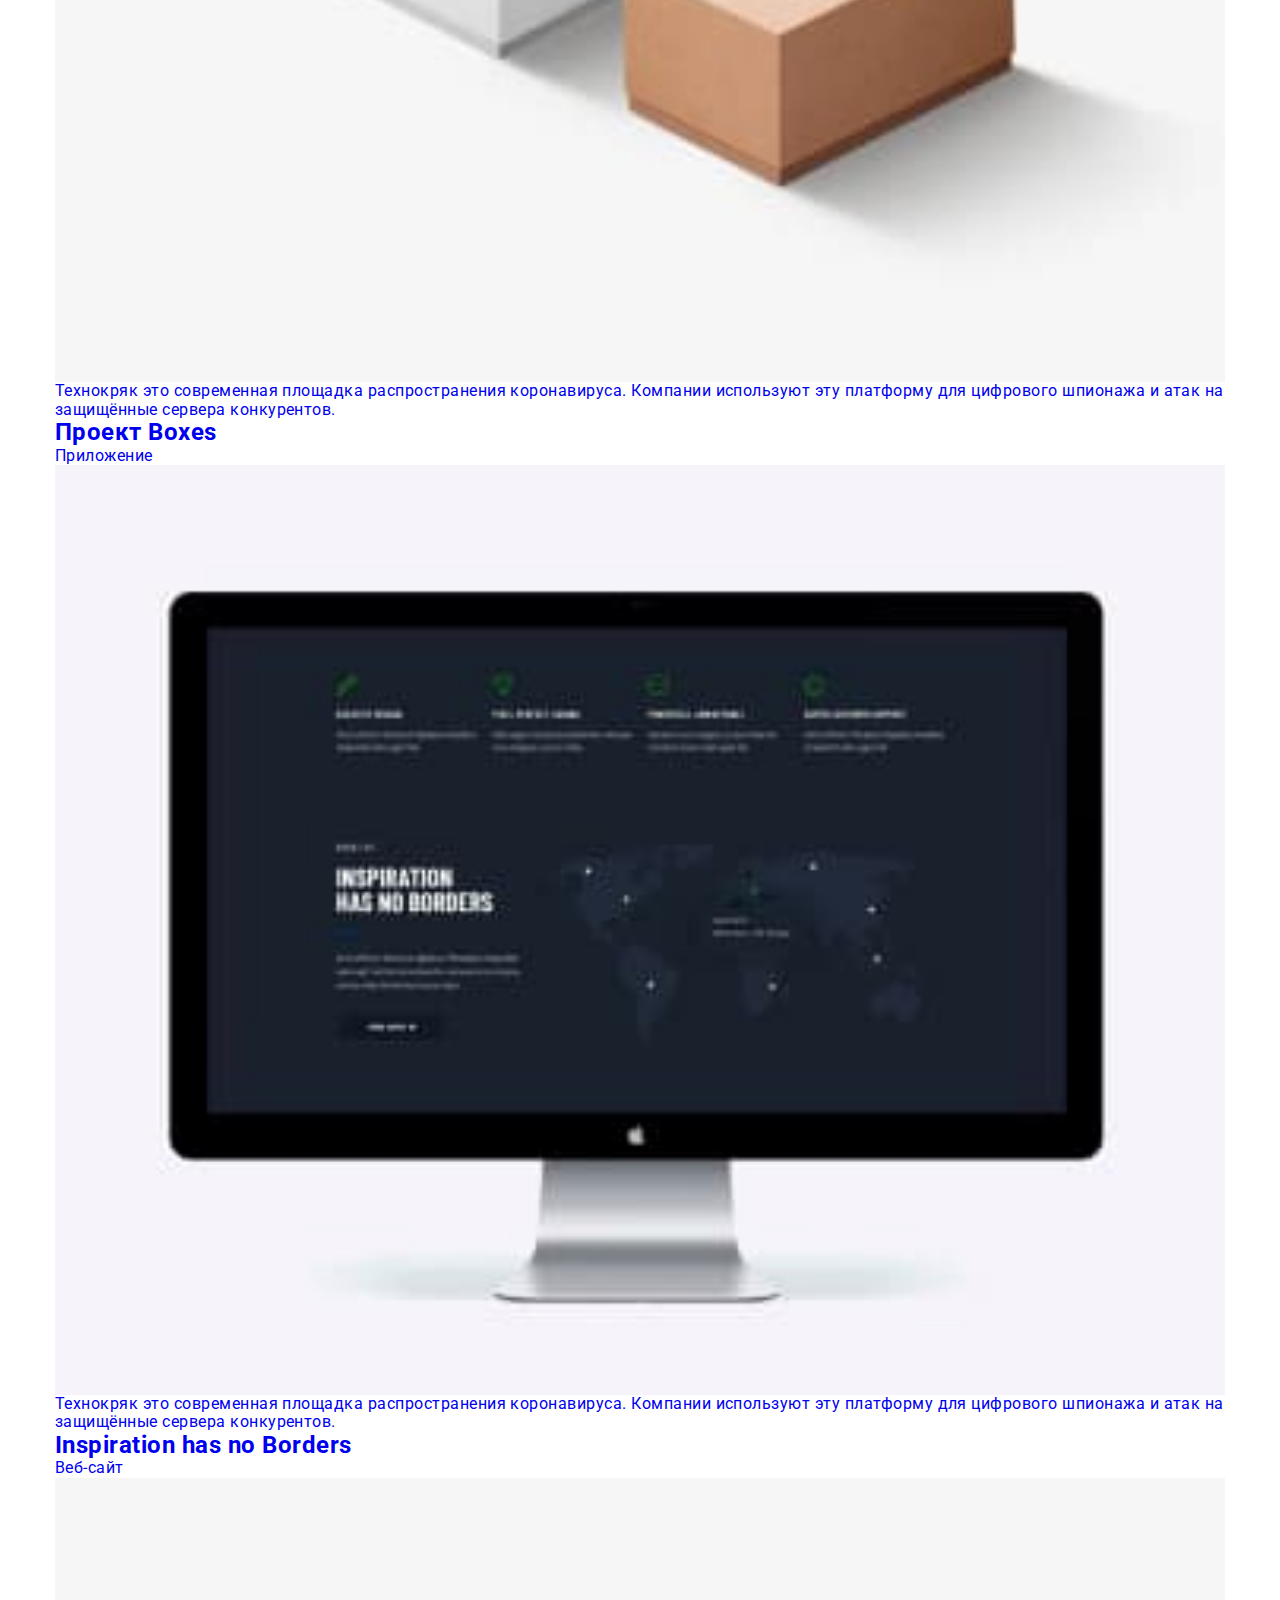
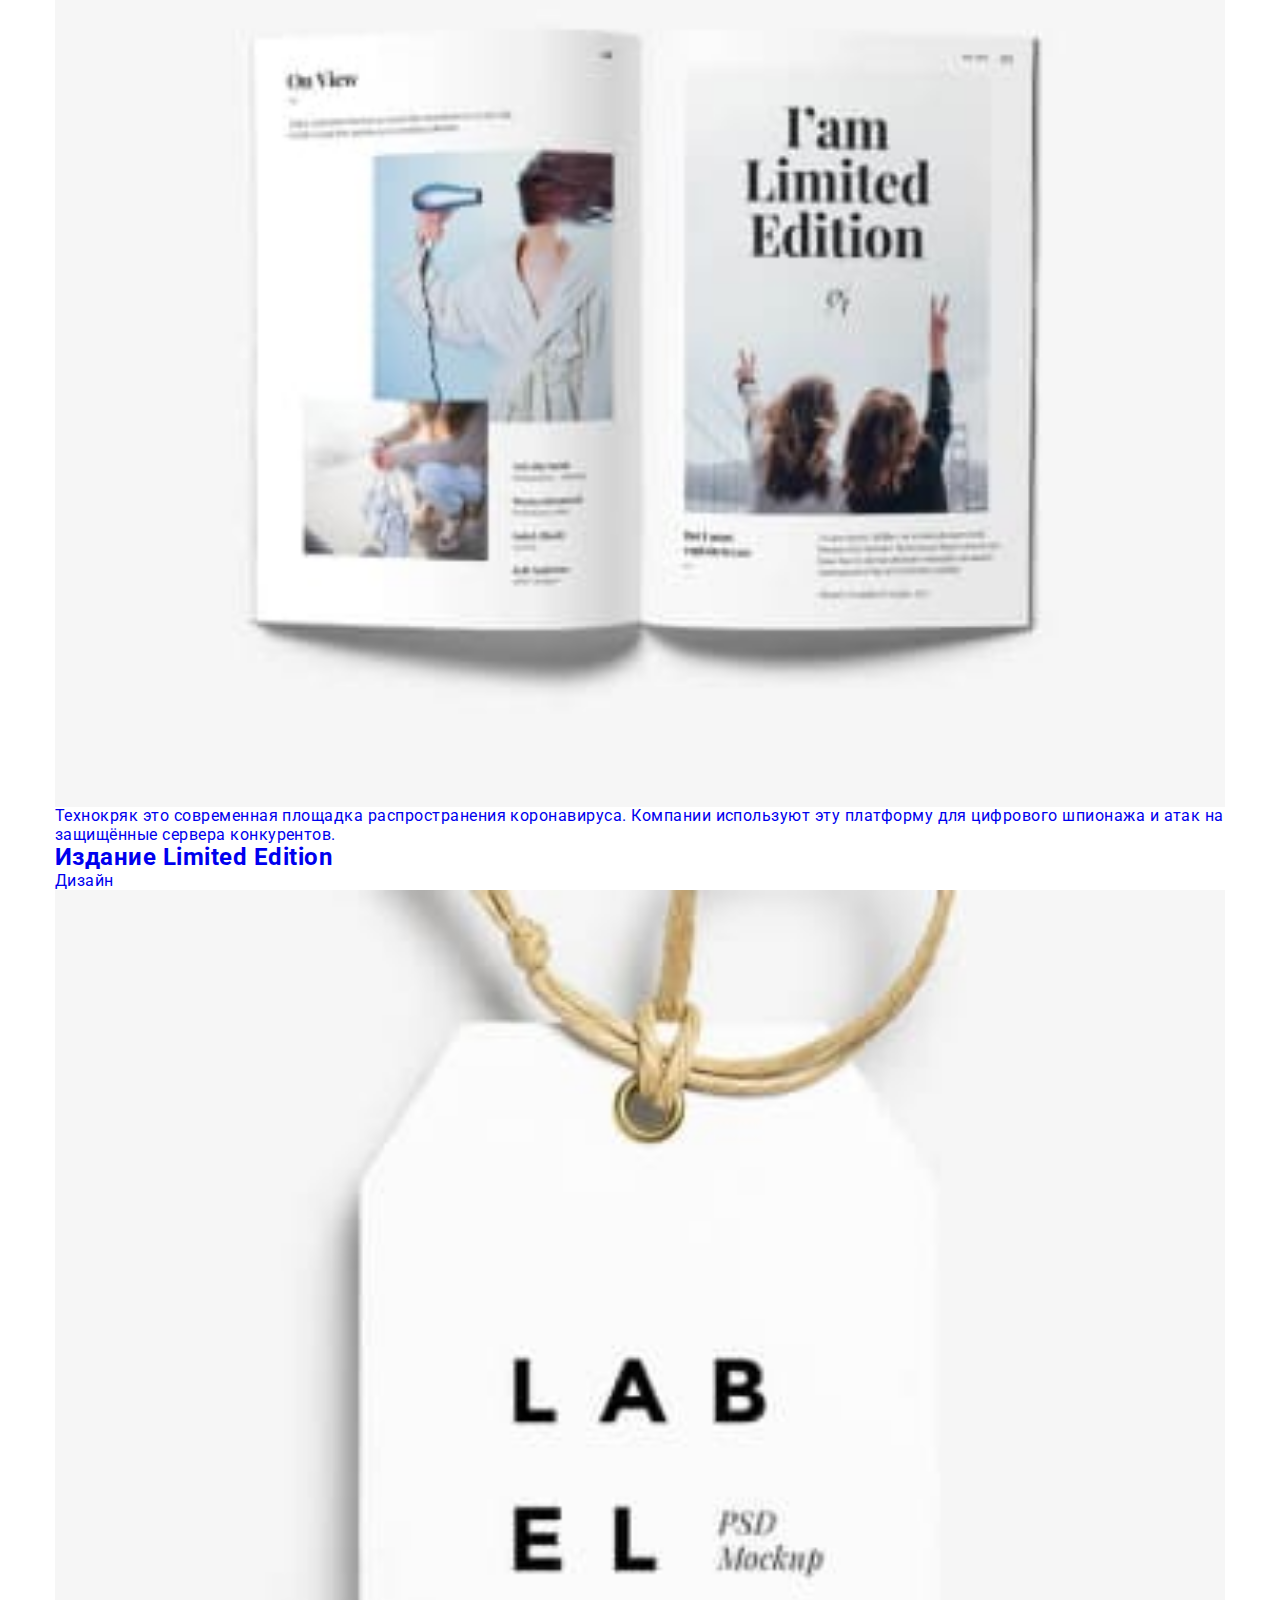
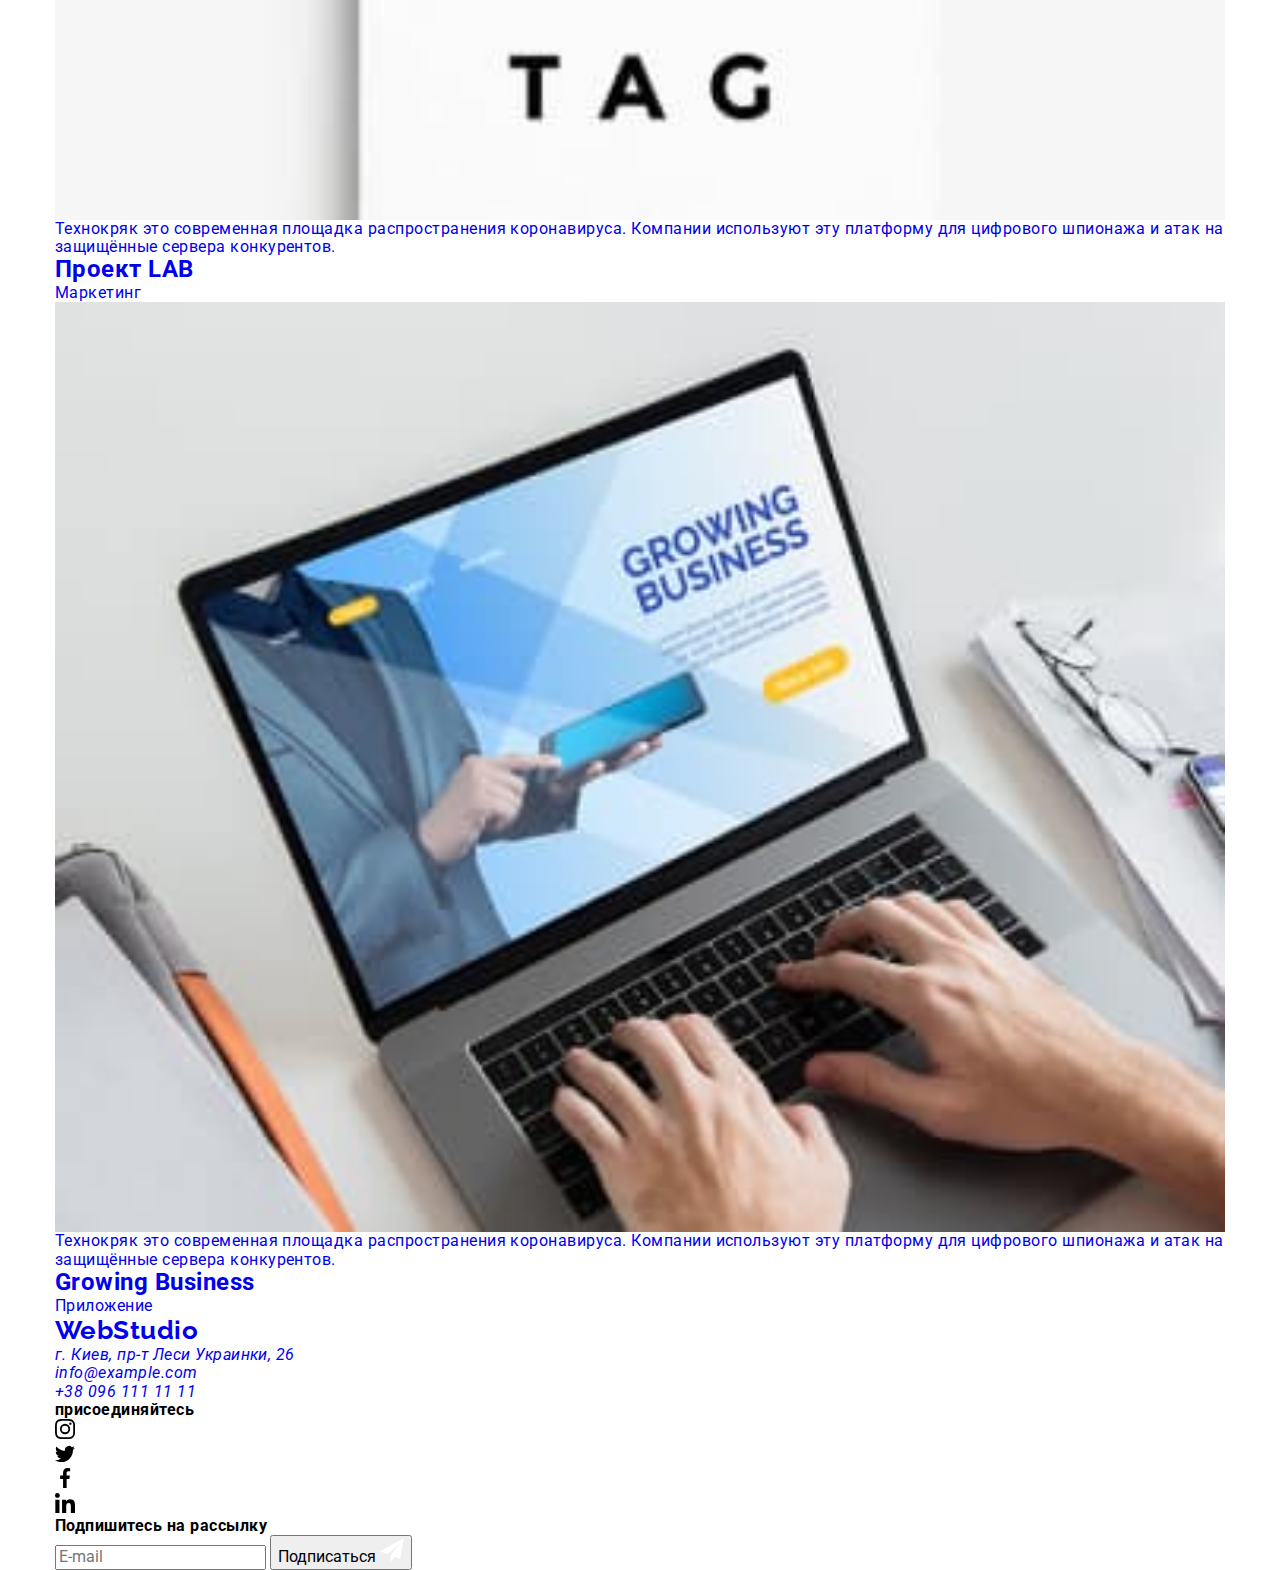
==== commit 7b6de076: "Рефакторинг" ====
--- a/portfolio.html
+++ b/portfolio.html
@@ -13,41 +13,43 @@
       rel="stylesheet"
       href="https://cdnjs.cloudflare.com/ajax/libs/modern-normalize/1.0.0/modern-normalize.min.css"
     />
-    <link rel="stylesheet" href="css/style.css" />
+    <link rel="stylesheet" href="css/main.min.css" />
   </head>
 
   <body>
     <!-- ========== HEADER ========== -->
 
-    <header class="header">
+    <header class="page-header">
       <div class="container">
-        <nav class="navigation">
-          <a class="logo" href="index.html"
-            ><span class="logo-segment">Web</span>Studio</a
+        <nav class="site-nav">
+          <a class="logo logo--page-header" href="index.html"
+            ><span class="logo__segment">Web</span>Studio</a
           >
-          <ul class="navigation-list">
-            <li class="navigation-list-item">
-              <a class="navigation-link" href="index.html">Студия</a>
-            </li>
-            <li class="navigation-list-item">
-              <a class="navigation-link current" href="portfolio.html"
-                >Портфолио</a
+          <ul class="site-nav__list">
+            <li class="site-nav__item">
+              <a
+                class="site-nav__link"
+                href="index.html"
+                >Студия</a
               >
             </li>
-            <li class="navigation-list-item">
-              <a class="navigation-link" href="">Контакты</a>
+            <li class="site-nav__item">
+              <a class="site-nav__link site-nav__link--current" href="portfolio.html">Портфолио</a>
+            </li>
+            <li class="site-nav__item">
+              <a class="site-nav__link" href="">Контакты</a>
             </li>
           </ul>
         </nav>
-        <address class="header-address">
-          <a class="header-address-link" href="mailto:info@devstudio.com">
-            <svg class="address-icon" width="16" height="12">
+        <address class="page-header__address">
+          <a class="page-header__link" href="mailto:info@devstudio.com">
+            <svg class="page-header__icon" width="16" height="12">
               <use href="./icons/webstudio-sprite.svg#envelope"></use>
             </svg>
             info@devstudio.com</a
           >
-          <a class="header-address-link" href="tel:+380961111111">
-            <svg class="address-icon" width="10" height="16">
+          <a class="page-header__link" href="tel:+380961111111">
+            <svg class="page-header__icon" width="10" height="16">
               <use href="./icons/webstudio-sprite.svg#phone"></use>
             </svg>
             +38 096 111 11 11
--- a/css/main.min.css
+++ b/css/main.min.css
@@ -0,0 +1,2 @@
+body{font-family:'Roboto', sans-serif;font-weight:400;letter-spacing:0.03em;background-color:var(--primary-background-color)}a{text-decoration:none}ul{padding:0;margin:0;list-style:none}h1,h2,h3,h4,h5,h6,p{margin:0}img{display:block;min-width:100%;height:auto}textarea{resize:none}.services__title,.team__title,.clients__title{margin-top:0;margin-bottom:50px;font-weight:700;font-size:36px;line-height:1.16;text-align:center;color:#212121}.features__title,.page-footer__title{font-weight:700;font-size:14px;line-height:1.14;text-transform:uppercase}.team__name,.team__profession{font-weight:500;font-size:16px;line-height:1.18;text-align:center;color:#212121}.visually-hidden{position:absolute;width:1px;height:1px;margin:-1px;border:0;padding:0;white-space:nowrap;-webkit-clip-path:inset(100%);clip-path:inset(100%);clip:rect(0 0 0 0);overflow:hidden}.container{width:1200px;margin:0 auto;padding:0 15px}.page-header .container{display:-webkit-box;display:-ms-flexbox;display:flex;-webkit-box-align:center;-ms-flex-align:center;align-items:center}.page-footer .container{display:-webkit-box;display:-ms-flexbox;display:flex;-webkit-box-align:baseline;-ms-flex-align:baseline;align-items:baseline}.section{padding-top:94px;padding-bottom:94px}.backdrop{-webkit-perspective:500px;perspective:500px;position:fixed;top:0;left:0;display:-webkit-box;display:-ms-flexbox;display:flex;-webkit-box-pack:center;-ms-flex-pack:center;justify-content:center;-webkit-box-align:center;-ms-flex-align:center;align-items:center;width:100%;height:100%;background-color:rgba(0,0,0,0.2);opacity:1;-webkit-transition:opacity 250ms cubic-bezier(0.4, 0, 0.2, 1);transition:opacity 250ms cubic-bezier(0.4, 0, 0.2, 1)}.backdrop.is-hidden{opacity:0;pointer-events:none}.button{display:block;min-width:200px;min-height:50px;padding:10px 0;margin-left:auto;margin-right:auto;border:none;border-radius:4px;font-weight:700;font-size:16px;line-height:1.87;letter-spacing:0.06em;background-color:#2196f3;color:#fff;cursor:pointer;-webkit-box-shadow:0px 4px 4px rgba(0,0,0,0.15);box-shadow:0px 4px 4px rgba(0,0,0,0.15);-webkit-transition:color 250ms cubic-bezier(0.4, 0, 0.2, 1);transition:color 250ms cubic-bezier(0.4, 0, 0.2, 1)}.close-button{position:absolute;top:8px;right:8px;display:-webkit-box;display:-ms-flexbox;display:flex;-webkit-box-pack:center;-ms-flex-pack:center;justify-content:center;-webkit-box-align:center;-ms-flex-align:center;align-items:center;width:30px;height:30px;padding:0;border:1px solid rgba(0,0,0,0.1);border-radius:50%;cursor:pointer;background-color:#fff;fill:currentColor;-webkit-transition:color 250ms cubic-bezier(0.4, 0, 0.2, 1);transition:color 250ms cubic-bezier(0.4, 0, 0.2, 1)}.close-button:hover,.close-button:focus{color:#2196f3}.page-header{background-color:#fff;border-bottom:1px solid #eee}.page-header__logo{margin-right:93px;color:#000}.page-header__link+.page-header__link{margin-left:50px}.page-header__link{display:inline-block;padding-top:32px;padding-bottom:32px;-webkit-transition:color 250ms cubic-bezier(0.4, 0, 0.2, 1);transition:color 250ms cubic-bezier(0.4, 0, 0.2, 1)}.page-header__address{display:-webkit-box;display:-ms-flexbox;display:flex;margin-left:auto;font-weight:500;font-size:14px;line-height:1.14;letter-spacing:0.02em;color:#212121}.page-header__icon{margin-right:10px;fill:currentColor}.page-header__link{display:-webkit-box;display:-ms-flexbox;display:flex;-webkit-box-align:center;-ms-flex-align:center;align-items:center;font-style:normal;color:#757575}.page-header__link:hover,.page-header__link:focus{color:#2196f3}.site-nav{display:-webkit-box;display:-ms-flexbox;display:flex;-webkit-box-align:center;-ms-flex-align:center;align-items:center}.site-nav__list{display:-webkit-box;display:-ms-flexbox;display:flex}.site-nav__item+.site-nav__item{margin-left:50px}.site-nav__link{display:inline-block;padding-top:32px;padding-bottom:32px;font-weight:500;font-size:14px;line-height:1.14;letter-spacing:0.02em;color:#212121;-webkit-transition:color 250ms cubic-bezier(0.4, 0, 0.2, 1);transition:color 250ms cubic-bezier(0.4, 0, 0.2, 1)}.site-nav__link--current{position:relative;color:#2196f3}.site-nav__link:hover,.site-nav__link:focus{color:#2196f3}.site-nav__link--current::after{content:'';position:absolute;left:0;bottom:-1px;width:100%;height:4px;border-radius:4px;background-color:#2196f3}.logo{font-family:'Raleway', sans-serif;font-weight:700;font-size:26px;line-height:1.19}.logo__segment{color:#2196f3}.hero{max-width:1600px;min-height:600px;margin:0 auto;padding-top:200px;padding-bottom:200px;text-align:center;background-color:#2f303a;background-image:-webkit-gradient(linear, left top, left bottom, from(rgba(47,48,58,0.4)), to(rgba(47,48,58,0.4))),url(../images/hero-bg.jpg);background-image:linear-gradient(rgba(47,48,58,0.4), rgba(47,48,58,0.4)),url(../images/hero-bg.jpg);background-position:center;background-repeat:no-repeat}.hero__title{width:696px;margin-top:0;margin-right:auto;margin-bottom:30px;margin-left:auto;font-weight:900;font-size:44px;line-height:1.36;letter-spacing:0.06em;text-transform:uppercase;color:#fff}.features{padding-bottom:0}.features__list{display:-webkit-box;display:-ms-flexbox;display:flex}.features__list-item{width:270px}.features__list-item+.features__list-item{margin-left:30px}.features__icon-wrapper{display:-webkit-box;display:-ms-flexbox;display:flex;-webkit-box-pack:center;-ms-flex-pack:center;justify-content:center;-webkit-box-align:center;-ms-flex-align:center;align-items:center;width:270px;height:120px;margin-bottom:30px;background-color:#f5f4fa}.features__title{margin-top:0;margin-bottom:10px;color:#212121}.features__text{margin:0;font-size:14px;line-height:1.71;color:#757575}.services__list{display:-webkit-box;display:-ms-flexbox;display:flex;-webkit-box-pack:justify;-ms-flex-pack:justify;justify-content:space-between}.services__list-item{position:relative}.services__label{position:absolute;bottom:0;width:100%;height:70px;background-color:rgba(47,48,58,0.8)}.services__label-text{padding-top:27px;padding-bottom:27px;text-align:center;color:#fff}.team{background-color:#f5f4fa}.team__list{display:-webkit-box;display:-ms-flexbox;display:flex;-webkit-box-pack:justify;-ms-flex-pack:justify;justify-content:space-between}.team__list-item{border-bottom-left-radius:4px;border-bottom-right-radius:4px;-webkit-box-shadow:0px 1px 3px rgba(0,0,0,0.12),0px 1px 1px rgba(0,0,0,0.14),0px 2px 1px rgba(0,0,0,0.2);box-shadow:0px 1px 3px rgba(0,0,0,0.12),0px 1px 1px rgba(0,0,0,0.14),0px 2px 1px rgba(0,0,0,0.2);background-color:#fff}.team__card-content{padding-top:30px;padding-right:32px;padding-bottom:30px;padding-left:32px}.team__name{margin-bottom:10px}.team__profession{margin-top:0;margin-bottom:16px;font-weight:400;color:#757575}.team__social{display:-webkit-box;display:-ms-flexbox;display:flex;-webkit-box-pack:justify;-ms-flex-pack:justify;justify-content:space-between}.team__social-link{display:-webkit-inline-box;display:-ms-inline-flexbox;display:inline-flex;-webkit-box-pack:center;-ms-flex-pack:center;justify-content:center;-webkit-box-align:center;-ms-flex-align:center;align-items:center;width:44px;height:44px;border-radius:50%;color:#afb1b8;-webkit-transition:color 250ms cubic-bezier(0.4, 0, 0.2, 1),background-color 250ms cubic-bezier(0.4, 0, 0.2, 1);transition:color 250ms cubic-bezier(0.4, 0, 0.2, 1),background-color 250ms cubic-bezier(0.4, 0, 0.2, 1)}.team__social-link:hover,.team__social-link:focus{background-color:#2196f3;color:#fff}.team__social-icon{fill:currentColor}.clients__list{display:-webkit-box;display:-ms-flexbox;display:flex;-webkit-box-pack:justify;-ms-flex-pack:justify;justify-content:space-between}.clients__link{display:-webkit-box;display:-ms-flexbox;display:flex;-webkit-box-pack:center;-ms-flex-pack:center;justify-content:center;-webkit-box-align:center;-ms-flex-align:center;align-items:center;width:170px;height:90px;border:1px solid #afb1b8;border-radius:4px;color:#afb1b8;-webkit-transition:color 250ms cubic-bezier(0.4, 0, 0.2, 1),border-color 250ms cubic-bezier(0.4, 0, 0.2, 1);transition:color 250ms cubic-bezier(0.4, 0, 0.2, 1),border-color 250ms cubic-bezier(0.4, 0, 0.2, 1)}.clients__link:hover,.clients__link:focus{color:#2196f3;border-color:#2196f3}.clients__icon{fill:currentColor}.modal{position:relative;width:528px;min-height:581px;margin:auto;padding:40px;border-radius:4px;background-color:#fff;-webkit-box-shadow:0px 1px 3px rgba(0,0,0,0.12),0px 1px 1px rgba(0,0,0,0.14),0px 2px 1px rgba(0,0,0,0.2);box-shadow:0px 1px 3px rgba(0,0,0,0.12),0px 1px 1px rgba(0,0,0,0.14),0px 2px 1px rgba(0,0,0,0.2);-webkit-transition:-webkit-transform 250ms cubic-bezier(0.4, 0, 0.2, 1);transition:-webkit-transform 250ms cubic-bezier(0.4, 0, 0.2, 1);transition:transform 250ms cubic-bezier(0.4, 0, 0.2, 1);transition:transform 250ms cubic-bezier(0.4, 0, 0.2, 1), -webkit-transform 250ms cubic-bezier(0.4, 0, 0.2, 1)}.backdrop.is-hidden .modal{-webkit-transform:scale(0) rotateX(-180deg);transform:scale(0) rotateX(-180deg)}.modal__title{display:block;margin-bottom:12px;font-size:20px;line-height:1.15;letter-spacing:0.03em;color:#212121}.modal__form-field{position:relative;display:-webkit-box;display:-ms-flexbox;display:flex;-webkit-box-orient:vertical;-webkit-box-direction:normal;-ms-flex-direction:column;flex-direction:column;margin-bottom:10px}.modal__form-textarea{margin-bottom:20px}.page-footer{background-color:#2f303a;padding-top:60px;padding-bottom:60px}.page-footer__logo{display:inline-block;margin-bottom:20px;color:#fff}.page-footer__title{display:inline-block;margin-bottom:20px;color:#fff}.page-footer__address-wrapper{width:231px;margin-right:70px}.page-footer__address-item:not(:last-child){margin-bottom:9px}.page-footer__address-map,.page-footer__address-link{display:inline-block;font-style:normal;font-size:14px;line-height:1.71;color:#fff}.page-footer__address-link{color:rgba(255,255,255,0.6);-webkit-transition:color 250ms cubic-bezier(0.4, 0, 0.2, 1);transition:color 250ms cubic-bezier(0.4, 0, 0.2, 1)}.page-footer__address-link:hover,.page-footer__address-link:focus{color:#fff}.page-footer__social-wrapper{margin-right:93px}.page-footer__social-list{display:-webkit-box;display:-ms-flexbox;display:flex}.page-footer__social-item:not(:last-child){margin-right:10px}.page-footer__social-link{display:-webkit-box;display:-ms-flexbox;display:flex;-webkit-box-pack:center;-ms-flex-pack:center;justify-content:center;-webkit-box-align:center;-ms-flex-align:center;align-items:center;width:44px;height:44px;border-radius:50%;background-color:rgba(255,255,255,0.1);-webkit-transition:background-color 250ms cubic-bezier(0.4, 0, 0.2, 1);transition:background-color 250ms cubic-bezier(0.4, 0, 0.2, 1)}.page-footer__social-link:hover,.page-footer__social-link:focus{background-color:#2196f3}.page-footer__social-icon{fill:#fff}.page-footer__subscr-field{display:-webkit-box;display:-ms-flexbox;display:flex}.page-footer__input{width:358px;padding:15px 16px;margin-right:12px;border:1px solid rgba(255,255,255,0.3);border-radius:4px;-webkit-filter:drop-shadow(0px 4px 4px rgba(0,0,0,0.15));filter:drop-shadow(0px 4px 4px rgba(0,0,0,0.15));font-size:16px;line-height:1.25;letter-spacing:0.03em;background-color:transparent;color:rgba(255,255,255,0.6)}.page-footer__input::-webkit-input-placeholder{font-size:16px;line-height:1.25;letter-spacing:0.03em;color:rgba(255,255,255,0.6)}.page-footer__input:-ms-input-placeholder{font-size:16px;line-height:1.25;letter-spacing:0.03em;color:rgba(255,255,255,0.6)}.page-footer__input::-ms-input-placeholder{font-size:16px;line-height:1.25;letter-spacing:0.03em;color:rgba(255,255,255,0.6)}.page-footer__input::placeholder{font-size:16px;line-height:1.25;letter-spacing:0.03em;color:rgba(255,255,255,0.6)}.page-footer__button{margin:0;display:-webkit-box;display:-ms-flexbox;display:flex;-webkit-box-pack:center;-ms-flex-pack:center;justify-content:center;-webkit-box-align:center;-ms-flex-align:center;align-items:center}.page-footer__send-icon{margin-left:10px}
+/*# sourceMappingURL=main.min.css.map */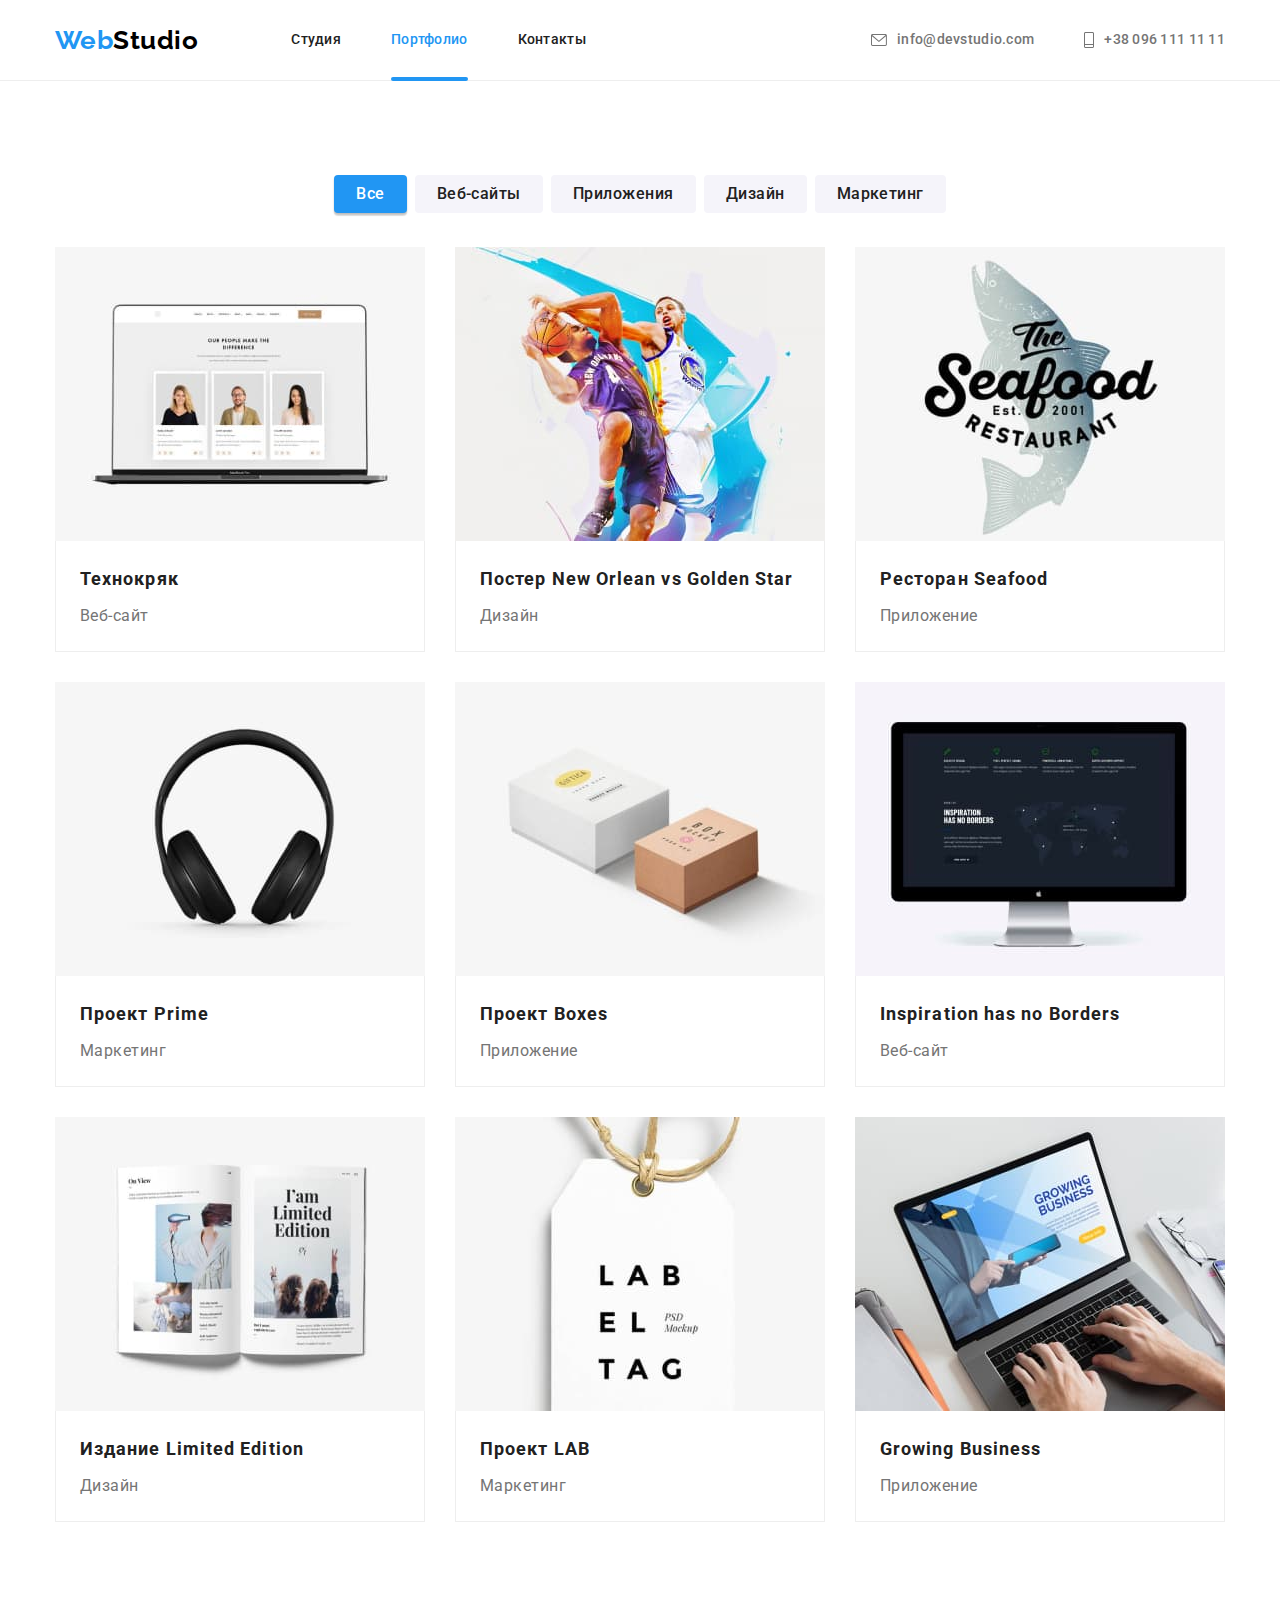
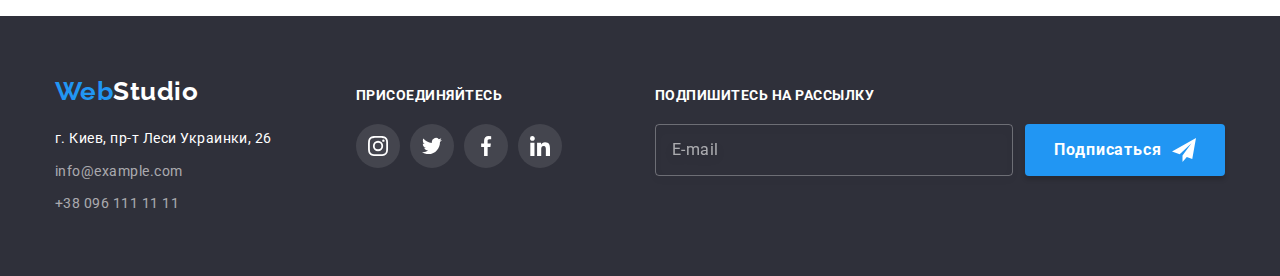
==== commit 8bccf256: "Рефакторинг портфолио" ====
--- a/portfolio.html
+++ b/portfolio.html
@@ -13,16 +13,16 @@
       rel="stylesheet"
       href="https://cdnjs.cloudflare.com/ajax/libs/modern-normalize/1.0.0/modern-normalize.min.css"
     />
-    <link rel="stylesheet" href="css/main.min.css" />
+    <link rel="stylesheet" href="css/portfolio.min.css" />
   </head>
 
   <body>
     <!-- ========== HEADER ========== -->
 
-    <header class="page-header">
+     <header class="page-header">
       <div class="container">
         <nav class="site-nav">
-          <a class="logo logo--page-header" href="index.html"
+          <a class="logo page-header__logo" href="index.html"
             ><span class="logo__segment">Web</span>Studio</a
           >
           <ul class="site-nav__list">
@@ -61,33 +61,32 @@
     <main>
       <!-- ========== PORTFOLIO ========== -->
 
-      <section class="portfolio">
+      <section class="section portfolio container">
         <h1 class="visually-hidden">Портфолио</h1>
 
         <!-- ========== NAVIGATION ========== -->
 
-        <div class="container">
-          <ul class="portfolio-filter-list">
-            <li class="portfolio-filter-item">
-              <button class="portfolio-filter-button current" type="button">
+          <ul class="portfolio__filter">
+            <li class="portfolio__filter-item">
+              <button class="portfolio__filter-button current" type="button">
                 Все
               </button>
             </li>
-            <li class="portfolio-filter-item">
-              <button class="portfolio-filter-button" type="button">
+            <li class="portfolio__filter-item">
+              <button class="portfolio__filter-button" type="button">
                 Веб-сайты
               </button>
             </li>
-            <li class="portfolio-filter-item">
-              <button class="portfolio-filter-button" type="button">
+            <li class="portfolio__filter-item">
+              <button class="portfolio__filter-button" type="button">
                 Приложения
               </button>
             </li>
-            <li class="portfolio-filter-item">
-              <button class="portfolio-filter-button" type="button">Дизайн</button>
-            </li>
-            <li class="portfolio-filter-item">
-              <button class="portfolio-filter-button" type="button">
+            <li class="portfolio__filter-item">
+              <button class="portfolio__filter-button" type="button">Дизайн</button>
+            </li>
+            <li class="portfolio__filter-item">
+              <button class="portfolio__filter-button" type="button">
                 Маркетинг
               </button>
             </li>
@@ -95,19 +94,19 @@
 
           <!-- ========== PORTFOLIO CARDS ========== -->
 
-          <ul class="portfolio-cards">
-            <li class="portfolio-card-item">
-              <a class="portfolio-card-link" href="#">
-                <div class="portfolio-card-thumb">
-                  <img
-                    class="portfolio-card-img"
+          <ul class="portfolio__card-set">
+            <li class="portfolio__card-item">
+              <a class="portfolio__card-link" href="#">
+                <div class="portfolio__card-thumb">
+                  <img
+                    class="portfolio__card-img"
                     src="images/portfolio/img.jpg"
                     alt=""
                     width="370"
                     height="294"
                   />
-                  <div class="thumb-overlay">
-                    <p class="card-descr">
+                  <div class="portfolio__card-thumb-overlay">
+                    <p class="portfolio__card-descr">
                       Технокряк это современная площадка распространения
                       коронавируса. Компании используют эту платформу для
                       цифрового шпионажа и атак на защищённые сервера
@@ -115,297 +114,305 @@
                     </p>
                   </div>
                 </div>
-                <div class="card-title-container">
-                  <h2 class="portfolio-card-title">Технокряк</h2>
-                  <p class="portfolio-card-text">Веб-сайт</p>
-                </div>
-              </a>
-            </li>
-            <li class="portfolio-card-item">
-              <a class="portfolio-card-link" href="#">
-                <div class="portfolio-card-thumb">
-                  <img
-                    class="portfolio-card-img"
+                <div class="porftolio__card-wrapper">
+                  <h2 class="portfolio__card-title">Технокряк</h2>
+                  <p class="portfolio__card-text">Веб-сайт</p>
+                </div>
+              </a>
+            </li>
+            <li class="portfolio__card-item">
+              <a class="portfolio__card-link" href="#">
+                <div class="portfolio__card-thumb">
+                  <img
+                    class="portfolio__card-img"
                     src="images/portfolio/img-1.jpg"
                     alt=""
                     width="370"
                     height="294"
                   />
-                  <div class="thumb-overlay"">
-                    <p class="card-descr">
-                      Технокряк это современная площадка распространения
-                      коронавируса. Компании используют эту платформу для
-                      цифрового шпионажа и атак на защищённые сервера конкурентов.
-                    </p>
-                  </div>
-                </div>
-                <div class="card-title-container">
-                  <h2 class="portfolio-card-title" lang="en">
+                  <div class="portfolio__card-thumb-overlay"">
+                    <p class="portfolio__card-descr">
+                      Технокряк это современная площадка распространения
+                      коронавируса. Компании используют эту платформу для
+                      цифрового шпионажа и атак на защищённые сервера конкурентов.
+                    </p>
+                  </div>
+                </div>
+                <div class="porftolio__card-wrapper">
+                  <h2 class="portfolio__card-title" lang="en">
                     Постер <span lang="en">New Orlean vs Golden Star</span>
                   </h2>
-                  <p class="portfolio-card-text">Дизайн</p>
-                </div>
-              </a>
-            </li>
-            <li class="portfolio-card-item">
-              <a class="portfolio-card-link" href="#">
-                <div class="portfolio-card-thumb">
-                  <img
-                    class="portfolio-card-img"
+                  <p class="portfolio__card-text">Дизайн</p>
+                </div>
+              </a>
+            </li>
+            <li class="portfolio__card-item">
+              <a class="portfolio__card-link" href="#">
+                <div class="portfolio__card-thumb">
+                  <img
+                    class="portfolio__card-img"
                     src="images/portfolio/img-2.jpg"
                     alt=""
                     width="370"
                     height="294"
                   />
-                  <div class="thumb-overlay">
-                    <p class="card-descr">
-                      Технокряк это современная площадка распространения
-                      коронавируса. Компании используют эту платформу для
-                      цифрового шпионажа и атак на защищённые сервера конкурентов.
-                    </p>
-                  </div>
-                </div>
-                <div class="card-title-container">
-                  <h2 class="portfolio-card-title">
+                  <div class="portfolio__card-thumb-overlay">
+                    <p class="portfolio__card-descr">
+                      Технокряк это современная площадка распространения
+                      коронавируса. Компании используют эту платформу для
+                      цифрового шпионажа и атак на защищённые сервера конкурентов.
+                    </p>
+                  </div>
+                </div>
+                <div class="porftolio__card-wrapper">
+                  <h2 class="portfolio__card-title">
                     Ресторан <span lang="en">Seafood</span>
                   </h2>
-                  <p class="portfolio-card-text">Приложение</p>
-                </div>
-              </a>
-            </li>
-            <li class="portfolio-card-item">
-              <a class="portfolio-card-link" href="#">
-                <div class="portfolio-card-thumb">
-                  <img
-                    class="portfolio-card-img"
+                  <p class="portfolio__card-text">Приложение</p>
+                </div>
+              </a>
+            </li>
+            <li class="portfolio__card-item">
+              <a class="portfolio__card-link" href="#">
+                <div class="portfolio__card-thumb">
+                  <img
+                    class="portfolio__card-img"
                     src="images/portfolio/img-3.jpg"
                     alt=""
                     width="370"
                     height="294"
                   />
-                  <div class="thumb-overlay">
-                    <p class="card-descr">
-                      Технокряк это современная площадка распространения
-                      коронавируса. Компании используют эту платформу для
-                      цифрового шпионажа и атак на защищённые сервера конкурентов.
-                    </p>
-                  </div>
-                </div>
-                <div class="card-title-container">
-                  <h2 class="portfolio-card-title">
+                  <div class="portfolio__card-thumb-overlay">
+                    <p class="portfolio__card-descr">
+                      Технокряк это современная площадка распространения
+                      коронавируса. Компании используют эту платформу для
+                      цифрового шпионажа и атак на защищённые сервера конкурентов.
+                    </p>
+                  </div>
+                </div>
+                <div class="porftolio__card-wrapper">
+                  <h2 class="portfolio__card-title">
                     Проект <span lang="en">Prime</span>
                   </h2>
-                  <p class="portfolio-card-text">Маркетинг</p>
-                </div>
-              </a>
-            </li>
-            <li class="portfolio-card-item">
-              <a class="portfolio-card-link" href="#">
-                <div class="portfolio-card-thumb">
-                  <img
-                    class="portfolio-card-img"
+                  <p class="portfolio__card-text">Маркетинг</p>
+                </div>
+              </a>
+            </li>
+            <li class="portfolio__card-item">
+              <a class="portfolio__card-link" href="#">
+                <div class="portfolio__card-thumb">
+                  <img
+                    class="portfolio__card-img"
                     src="images/portfolio/img-4.jpg"
                     alt=""
                     width="370"
                     height="294"
                   />
-                  <div class="thumb-overlay">
-                    <p class="card-descr">
-                      Технокряк это современная площадка распространения
-                      коронавируса. Компании используют эту платформу для
-                      цифрового шпионажа и атак на защищённые сервера конкурентов.
-                    </p>
-                  </div>
-                </div>
-                <div class="card-title-container">
-                  <h2 class="portfolio-card-title">
+                  <div class="portfolio__card-thumb-overlay">
+                    <p class="portfolio__card-descr">
+                      Технокряк это современная площадка распространения
+                      коронавируса. Компании используют эту платформу для
+                      цифрового шпионажа и атак на защищённые сервера конкурентов.
+                    </p>
+                  </div>
+                </div>
+                <div class="porftolio__card-wrapper">
+                  <h2 class="portfolio__card-title">
                     Проект <span lang="en">Boxes</span>
                   </h2>
-                  <p class="portfolio-card-text">Приложение</p>
-                </div>
-              </a>
-            </li>
-            <li class="portfolio-card-item">
-              <a class="portfolio-card-link" href="#">
-                <div class="portfolio-card-thumb">
-                  <img
-                    class="portfolio-card-img"
+                  <p class="portfolio__card-text">Приложение</p>
+                </div>
+              </a>
+            </li>
+            <li class="portfolio__card-item">
+              <a class="portfolio__card-link" href="#">
+                <div class="portfolio__card-thumb">
+                  <img
+                    class="portfolio__card-img"
                     src="images/portfolio/img-5.jpg"
                     alt=""
                     width="370"
                     height="294"
                   />
-                  <div class="thumb-overlay">
-                    <p class="card-descr">
-                      Технокряк это современная площадка распространения
-                      коронавируса. Компании используют эту платформу для
-                      цифрового шпионажа и атак на защищённые сервера конкурентов.
-                    </p>
-                  </div>
-                </div>
-                <div class="card-title-container">
-                  <h2 class="portfolio-card-title" lang="en">
+                  <div class="portfolio__card-thumb-overlay">
+                    <p class="portfolio__card-descr">
+                      Технокряк это современная площадка распространения
+                      коронавируса. Компании используют эту платформу для
+                      цифрового шпионажа и атак на защищённые сервера конкурентов.
+                    </p>
+                  </div>
+                </div>
+                <div class="porftolio__card-wrapper">
+                  <h2 class="portfolio__card-title" lang="en">
                     Inspiration has no Borders
                   </h2>
-                  <p class="portfolio-card-text">Веб-сайт</p>
-                </div>
-              </a>
-            </li>
-            <li class="portfolio-card-item">
-              <a class="portfolio-card-link" href="#">
-                <div class="portfolio-card-thumb">
-                  <img
-                    class="portfolio-card-img"
+                  <p class="portfolio__card-text">Веб-сайт</p>
+                </div>
+              </a>
+            </li>
+            <li class="portfolio__card-item">
+              <a class="portfolio__card-link" href="#">
+                <div class="portfolio__card-thumb">
+                  <img
+                    class="portfolio__card-img"
                     src="images/portfolio/img-6.jpg"
                     alt=""
                     width="370"
                     height="294"
                   />
-                  <div class="thumb-overlay">
-                    <p class="card-descr">
-                      Технокряк это современная площадка распространения
-                      коронавируса. Компании используют эту платформу для
-                      цифрового шпионажа и атак на защищённые сервера конкурентов.
-                    </p>
-                  </div>
-                </div>
-                <div class="card-title-container">
-                  <h2 class="portfolio-card-title">
+                  <div class="portfolio__card-thumb-overlay">
+                    <p class="portfolio__card-descr">
+                      Технокряк это современная площадка распространения
+                      коронавируса. Компании используют эту платформу для
+                      цифрового шпионажа и атак на защищённые сервера конкурентов.
+                    </p>
+                  </div>
+                </div>
+                <div class="porftolio__card-wrapper">
+                  <h2 class="portfolio__card-title">
                     Издание <span lang="en">Limited Edition</span>
                   </h2>
-                  <p class="portfolio-card-text">Дизайн</p>
-                </div>
-              </a>
-            </li>
-            <li class="portfolio-card-item">
-              <a class="portfolio-card-link" href="#">
-                <div class="portfolio-card-thumb">
-                  <img
-                    class="portfolio-card-img"
+                  <p class="portfolio__card-text">Дизайн</p>
+                </div>
+              </a>
+            </li>
+            <li class="portfolio__card-item">
+              <a class="portfolio__card-link" href="#">
+                <div class="portfolio__card-thumb">
+                  <img
+                    class="portfolio__card-img"
                     src="images/portfolio/img-7.jpg"
                     alt=""
                     width="370"
                     height="294"
                   />
-                  <div class="thumb-overlay">
-                    <p class="card-descr">
-                      Технокряк это современная площадка распространения
-                      коронавируса. Компании используют эту платформу для
-                      цифрового шпионажа и атак на защищённые сервера конкурентов.
-                    </p>
-                  </div>
-                </div>
-                <div class="card-title-container">
-                  <h2 class="portfolio-card-title">
+                  <div class="portfolio__card-thumb-overlay">
+                    <p class="portfolio__card-descr">
+                      Технокряк это современная площадка распространения
+                      коронавируса. Компании используют эту платформу для
+                      цифрового шпионажа и атак на защищённые сервера конкурентов.
+                    </p>
+                  </div>
+                </div>
+                <div class="porftolio__card-wrapper">
+                  <h2 class="portfolio__card-title">
                     Проект <span lang="en">LAB</span>
                   </h2>
-                  <p class="portfolio-card-text">Маркетинг</p>
-                </div>
-              </a>
-            </li>
-            <li class="portfolio-card-item">
-              <a class="portfolio-card-link" href="#">
-                <div class="portfolio-card-thumb">
-                  <img
-                    class="portfolio-card-img"
+                  <p class="portfolio__card-text">Маркетинг</p>
+                </div>
+              </a>
+            </li>
+            <li class="portfolio__card-item">
+              <a class="portfolio__card-link" href="#">
+                <div class="portfolio__card-thumb">
+                  <img
+                    class="portfolio__card-img"
                     src="images/portfolio/img-8.jpg"
                     alt=""
                     width="370"
                     height="294"
                   />
-                  <div class="thumb-overlay">
-                    <p class="card-descr">
-                      Технокряк это современная площадка распространения
-                      коронавируса. Компании используют эту платформу для
-                      цифрового шпионажа и атак на защищённые сервера конкурентов.
-                    </p>
-                  </div>
-                </div>
-                <div class="card-title-container">
-                  <h2 class="portfolio-card-title" lang="en">
+                  <div class="portfolio__card-thumb-overlay">
+                    <p class="portfolio__card-descr">
+                      Технокряк это современная площадка распространения
+                      коронавируса. Компании используют эту платформу для
+                      цифрового шпионажа и атак на защищённые сервера конкурентов.
+                    </p>
+                  </div>
+                </div>
+                <div class="porftolio__card-wrapper">
+                  <h2 class="portfolio__card-title" lang="en">
                     Growing Business
                   </h2>
-                  <p class="portfolio-card-text">Приложение</p>
+                  <p class="portfolio__card-text">Приложение</p>
                 </div>
               </a>
             </li>
           </ul>
-        </div>
       </section>
     </main>
 
     <!-- ========== FOOTER ========== -->
 
-    <footer class="footer">
+     <footer class="page-footer">
       <div class="container">
-        <div class="footer-address-wrapper">
-          <a class="logo" href="index.html"
-            ><span class="logo-segment">Web</span>Studio</a
+        <div class="page-footer__address-wrapper">
+          <a class="logo page-footer__logo" href="index.html"
+            ><span class="logo__segment">Web</span>Studio</a
           >
-          <address class="footer-address">
-            <ul class="footer-address-list">
-              <li class="footer-address-item">
+          <address class="page-footer__address">
+            <ul class="page-footer__address-list">
+              <li class="page-footer__address-item">
                 <a
-                  class="footer-address-map"
+                  class="page-footer__address-map"
                   href="https://goo.gl/maps/e7vMdmrx5FtBi2NV8"
                 >
                   г. Киев, пр-т Леси Украинки, 26
                 </a>
               </li>
-              <li class="footer-address-item">
-                <a class="footer-address-link" href="mailto:info@example.com"
+              <li class="page-footer__address-item">
+                <a
+                  class="page-footer__address-link"
+                  href="mailto:info@example.com"
                   >info@example.com</a
                 >
               </li>
-              <li class="footer-address-item">
-                <a class="footer-address-link" href="tel:+380961111111"
+              <li class="page-footer__address-item">
+                <a class="page-footer__address-link" href="tel:+380961111111"
                   >+38 096 111 11 11</a
                 >
               </li>
             </ul>
           </address>
         </div>
-        <div class="footer-social-container">
-          <b class="follow-us">присоединяйтесь</b>
-          <ul class="footer-social-list">
-            <li class="footer-social-item">
-              <a href="#" class="footer-social-link link">
-                <svg class="footer-social-icon" width="20" height="20">
+        <div class="page-footer__social-wrapper">
+          <b class="page-footer__title">присоединяйтесь</b>
+          <ul class="page-footer__social-list">
+            <li class="page-footer__social-item">
+              <a href="#" class="page-footer__social-link link">
+                <svg class="page-footer__social-icon" width="20" height="20">
                   <use href="./icons/webstudio-sprite.svg#instagram"></use>
                 </svg>
               </a>
             </li>
-            <li class="footer-social-item">
-              <a href="#" class="footer-social-link link">
-                <svg class="footer-social-icon" width="20" height="20">
+            <li class="page-footer__social-item">
+              <a href="#" class="page-footer__social-link link">
+                <svg class="page-footer__social-icon" width="20" height="20">
                   <use href="./icons/webstudio-sprite.svg#twitter"></use>
                 </svg>
               </a>
             </li>
-            <li class="footer-social-item">
-              <a href="#" class="footer-social-link link">
-                <svg class="footer-social-icon" width="20" height="20">
+            <li class="page-footer__social-item">
+              <a href="#" class="page-footer__social-link link">
+                <svg class="page-footer__social-icon" width="20" height="20">
                   <use href="./icons/webstudio-sprite.svg#facebook"></use>
                 </svg>
               </a>
             </li>
-            <li class="footer-social-item">
-              <a href="#" class="footer-social-link link">
-                <svg class="footer-social-icon" width="20" height="20">
+            <li class="page-footer__social-item">
+              <a href="#" class="page-footer__social-link link">
+                <svg class="page-footer__social-icon" width="20" height="20">
                   <use href="./icons/webstudio-sprite.svg#linkedin"></use>
                 </svg>
               </a>
             </li>
           </ul>
         </div>
-        <form class="subscr-form">
-          <b class="subscr-title">Подпишитесь на рассылку</b>
-          <div class="subscr-field">
+
+        <form class="page-footer__subscr-form">
+          <b class="page-footer__title">Подпишитесь на рассылку</b>
+          <div class="page-footer__subscr-field">
             <label for="mail"></label>
-            <input type="email" name="mail" id="mail" placeholder="E-mail" />
-            <button class="subscr-button" type="submit">
+            <input
+              class="page-footer__input"
+              type="email"
+              name="mail"
+              id="mail"
+              placeholder="E-mail"
+            />
+            <button class="button page-footer__button" type="submit">
               Подписаться
-              <svg class="send-icon" width="24" height="24">
+              <svg class="page-footer__send-icon" width="24" height="24">
                 <use href="./icons/webstudio-sprite.svg#send"></use>
               </svg>
             </button>
--- a/css/portfolio.min.css
+++ b/css/portfolio.min.css
@@ -0,0 +1,2 @@
+body{font-family:'Roboto', sans-serif;font-weight:400;letter-spacing:0.03em;background-color:var(--primary-background-color)}a{text-decoration:none}ul{padding:0;margin:0;list-style:none}h1,h2,h3,h4,h5,h6,p{margin:0}img{display:block;min-width:100%;height:auto}textarea{resize:none}.container{width:1200px;margin:0 auto;padding:0 15px}.page-header .container{display:-webkit-box;display:-ms-flexbox;display:flex;-webkit-box-align:center;-ms-flex-align:center;align-items:center}.page-footer .container{display:-webkit-box;display:-ms-flexbox;display:flex;-webkit-box-align:baseline;-ms-flex-align:baseline;align-items:baseline}:root{--title-text-color: #212121;--primary-text-color: #757575;--white-text-color: #ffffff;--accent-color: #2196f3;--hero-background-color: #2f303a;--footer-background-color: #2f303a;--primary-background-color: #ffffff;--secondary-background-color: #f5f4fa;--border-color: #eeeeee;--icon-color: #afb1b8;--card-set-gap: 30px;--timing-function: cubic-bezier(0.4, 0, 0.2, 1)}.visually-hidden{position:absolute;width:1px;height:1px;margin:-1px;border:0;padding:0;white-space:nowrap;-webkit-clip-path:inset(100%);clip-path:inset(100%);clip:rect(0 0 0 0);overflow:hidden}.page-header{background-color:var(--primary-background-color);border-bottom:1px solid var(--border-color)}.page-header__logo{margin-right:93px;color:#000}.page-header__link+.page-header__link{margin-left:50px}.page-header__link{display:inline-block;padding-top:32px;padding-bottom:32px;-webkit-transition:color 250ms var(--timing-function);transition:color 250ms var(--timing-function)}.page-header__address{display:-webkit-box;display:-ms-flexbox;display:flex;margin-left:auto;font-weight:500;font-size:14px;line-height:1.14;letter-spacing:0.02em;color:var(--title-text-color)}.page-header__icon{margin-right:10px;fill:currentColor}.page-header__link{display:-webkit-box;display:-ms-flexbox;display:flex;-webkit-box-align:center;-ms-flex-align:center;align-items:center;font-style:normal;color:var(--primary-text-color)}.page-header__link:hover,.page-header__link:focus{color:var(--accent-color)}.page-footer{background-color:var(--footer-background-color);padding-top:60px;padding-bottom:60px}.page-footer__logo{display:inline-block;margin-bottom:20px;color:#fff}.page-footer__title{display:inline-block;margin-bottom:20px;color:var(--white-text-color);font-weight:700;font-size:14px;line-height:1.14;text-transform:uppercase}.section{padding-top:94px;padding-bottom:94px}.button{display:block;min-width:200px;min-height:50px;padding:10px 0;margin-left:auto;margin-right:auto;border:none;border-radius:4px;font-weight:700;font-size:16px;line-height:1.87;letter-spacing:0.06em;background-color:var(--accent-color);color:var(--white-text-color);cursor:pointer;-webkit-box-shadow:0px 4px 4px rgba(0,0,0,0.15);box-shadow:0px 4px 4px rgba(0,0,0,0.15);-webkit-transition:color 250ms var(--timing-function);transition:color 250ms var(--timing-function)}.close-button{position:absolute;top:8px;right:8px;display:-webkit-box;display:-ms-flexbox;display:flex;-webkit-box-pack:center;-ms-flex-pack:center;justify-content:center;-webkit-box-align:center;-ms-flex-align:center;align-items:center;width:30px;height:30px;padding:0;border:1px solid rgba(0,0,0,0.1);border-radius:50%;cursor:pointer;background-color:var(--primary-background-color);fill:currentColor;-webkit-transition:color 250ms var(--timing-function);transition:color 250ms var(--timing-function)}.close-button:hover,.close-button:focus{color:var(--accent-color)}.site-nav{display:-webkit-box;display:-ms-flexbox;display:flex;-webkit-box-align:center;-ms-flex-align:center;align-items:center}.site-nav__list{display:-webkit-box;display:-ms-flexbox;display:flex}.site-nav__item+.site-nav__item{margin-left:50px}.site-nav__link{display:inline-block;padding-top:32px;padding-bottom:32px;font-weight:500;font-size:14px;line-height:1.14;letter-spacing:0.02em;color:var(--title-text-color);-webkit-transition:color 250ms var(--timing-function);transition:color 250ms var(--timing-function)}.site-nav__link--current{position:relative;color:var(--accent-color)}.site-nav__link:hover,.site-nav__link:focus{color:var(--accent-color)}.site-nav__link--current::after{content:'';position:absolute;left:0;bottom:-1px;width:100%;height:4px;border-radius:4px;background-color:var(--accent-color)}.logo{font-family:'Raleway', sans-serif;font-weight:700;font-size:26px;line-height:1.19}.logo__segment{color:var(--accent-color)}.portfolio__filter{display:-webkit-box;display:-ms-flexbox;display:flex;-webkit-box-pack:center;-ms-flex-pack:center;justify-content:center;margin-bottom:34px}.portfolio__filter-item{border:none}.portfolio__filter-item+.portfolio__filter-item{margin-left:8px}.portfolio__filter-button{padding-top:6px;padding-right:22px;padding-bottom:6px;padding-left:22px;border:none;border-radius:4px;font-family:'Roboto', sans-serif;font-style:normal;font-weight:500;font-size:16px;line-height:1.62;text-align:center;letter-spacing:0.03em;color:var(--title-text-color);background-color:var(--secondary-background-color);-webkit-transition:color 250ms var(--timing-function),background-color 250ms var(--timing-function),-webkit-box-shadow 250ms var(--timing-function);transition:color 250ms var(--timing-function),background-color 250ms var(--timing-function),-webkit-box-shadow 250ms var(--timing-function);transition:color 250ms var(--timing-function),background-color 250ms var(--timing-function),box-shadow 250ms var(--timing-function);transition:color 250ms var(--timing-function),background-color 250ms var(--timing-function),box-shadow 250ms var(--timing-function),-webkit-box-shadow 250ms var(--timing-function)}.portfolio__filter-button.current,.portfolio__filter-button:hover,.portfolio__filter-button:focus{background-color:var(--accent-color);color:var(--white-text-color);-webkit-box-shadow:0px 3px 1px rgba(0,0,0,0.1),0px 1px 2px rgba(0,0,0,0.08),0px 2px 2px rgba(0,0,0,0.12);box-shadow:0px 3px 1px rgba(0,0,0,0.1),0px 1px 2px rgba(0,0,0,0.08),0px 2px 2px rgba(0,0,0,0.12);cursor:pointer}.portfolio__card-set{display:-webkit-box;display:-ms-flexbox;display:flex;-ms-flex-wrap:wrap;flex-wrap:wrap;margin-top:calc(-1 * var(--card-set-gap));margin-left:calc(-1 * var(--card-set-gap))}.portfolio__card-item{-ms-flex-preferred-size:calc(100% / 3 - var(--card-set-gap));flex-basis:calc(100% / 3 - var(--card-set-gap));margin-top:var(--card-set-gap);margin-left:var(--card-set-gap)}.portfolio__card-link{display:block;-webkit-transition:color 250ms var(--timing-function),-webkit-box-shadow 250ms var(--timing-function);transition:color 250ms var(--timing-function),-webkit-box-shadow 250ms var(--timing-function);transition:color 250ms var(--timing-function),box-shadow 250ms var(--timing-function);transition:color 250ms var(--timing-function),box-shadow 250ms var(--timing-function),-webkit-box-shadow 250ms var(--timing-function)}.portfolio__card-link:hover,.portfolio__card-link:focus{-webkit-box-shadow:0px 1px 1px rgba(0,0,0,0.12),0px 4px 4px rgba(0,0,0,0.06),1px 4px 6px rgba(0,0,0,0.16);box-shadow:0px 1px 1px rgba(0,0,0,0.12),0px 4px 4px rgba(0,0,0,0.06),1px 4px 6px rgba(0,0,0,0.16)}.portfolio__card-thumb{position:relative;overflow:hidden}.portfolio__card-thumb-overlay{position:absolute;left:0;top:0;display:-webkit-box;display:-ms-flexbox;display:flex;-webkit-box-pack:center;-ms-flex-pack:center;justify-content:center;-webkit-box-align:center;-ms-flex-align:center;align-items:center;width:100%;height:100%;background-color:rgba(33,150,243,0.9);-webkit-transition:color 250ms var(--timing-function),-webkit-transform 250ms var(--timing-function);transition:color 250ms var(--timing-function),-webkit-transform 250ms var(--timing-function);transition:color 250ms var(--timing-function),transform 250ms var(--timing-function);transition:color 250ms var(--timing-function),transform 250ms var(--timing-function),-webkit-transform 250ms var(--timing-function);-webkit-transform:translateY(100%);transform:translateY(100%)}.portfolio__card-link:hover .portfolio__card-thumb-overlay,.portfolio__card-link:focus .portfolio__card-thumb-overlay{-webkit-transform:translateY(0);transform:translateY(0)}.portfolio__card-descr{width:322px;font-weight:400;font-size:18px;line-height:1.56;letter-spacing:0.03em;color:var(--white-text-color)}.porftolio__card-wrapper{padding-top:20px;padding-right:24px;padding-bottom:20px;padding-left:24px;border-left:1px solid var(--border-color);border-right:1px solid var(--border-color);border-bottom:1px solid var(--border-color)}.portfolio__card-title{margin-bottom:4px;font-weight:700;font-size:18px;line-height:2;letter-spacing:0.06em;color:var(--title-text-color)}.portfolio__card-text{font-size:16px;line-height:1.87;color:var(--primary-text-color)}.page-footer__address-wrapper{width:231px;margin-right:70px}.page-footer__address-item:not(:last-child){margin-bottom:9px}.page-footer__address-map,.page-footer__address-link{display:inline-block;font-style:normal;font-size:14px;line-height:1.71;color:var(--primary-background-color)}.page-footer__address-link{color:rgba(255,255,255,0.6);-webkit-transition:color 250ms var(--timing-function);transition:color 250ms var(--timing-function)}.page-footer__address-link:hover,.page-footer__address-link:focus{color:#fff}.page-footer__social-wrapper{margin-right:93px}.page-footer__social-list{display:-webkit-box;display:-ms-flexbox;display:flex}.page-footer__social-item:not(:last-child){margin-right:10px}.page-footer__social-link{display:-webkit-box;display:-ms-flexbox;display:flex;-webkit-box-pack:center;-ms-flex-pack:center;justify-content:center;-webkit-box-align:center;-ms-flex-align:center;align-items:center;width:44px;height:44px;border-radius:50%;background-color:rgba(255,255,255,0.1);-webkit-transition:background-color 250ms var(--timing-function);transition:background-color 250ms var(--timing-function)}.page-footer__social-link:hover,.page-footer__social-link:focus{background-color:var(--accent-color)}.page-footer__social-icon{fill:var(--white-text-color)}.page-footer__subscr-field{display:-webkit-box;display:-ms-flexbox;display:flex}.page-footer__input{width:358px;padding:15px 16px;margin-right:12px;border:1px solid rgba(255,255,255,0.3);border-radius:4px;-webkit-filter:drop-shadow(0px 4px 4px rgba(0,0,0,0.15));filter:drop-shadow(0px 4px 4px rgba(0,0,0,0.15));font-size:16px;line-height:1.25;letter-spacing:0.03em;background-color:transparent;color:rgba(255,255,255,0.6)}.page-footer__input::-webkit-input-placeholder{font-size:16px;line-height:1.25;letter-spacing:0.03em;color:rgba(255,255,255,0.6)}.page-footer__input:-ms-input-placeholder{font-size:16px;line-height:1.25;letter-spacing:0.03em;color:rgba(255,255,255,0.6)}.page-footer__input::-ms-input-placeholder{font-size:16px;line-height:1.25;letter-spacing:0.03em;color:rgba(255,255,255,0.6)}.page-footer__input::placeholder{font-size:16px;line-height:1.25;letter-spacing:0.03em;color:rgba(255,255,255,0.6)}.page-footer__button{margin:0;display:-webkit-box;display:-ms-flexbox;display:flex;-webkit-box-pack:center;-ms-flex-pack:center;justify-content:center;-webkit-box-align:center;-ms-flex-align:center;align-items:center}.page-footer__send-icon{margin-left:10px}
+/*# sourceMappingURL=portfolio.min.css.map */